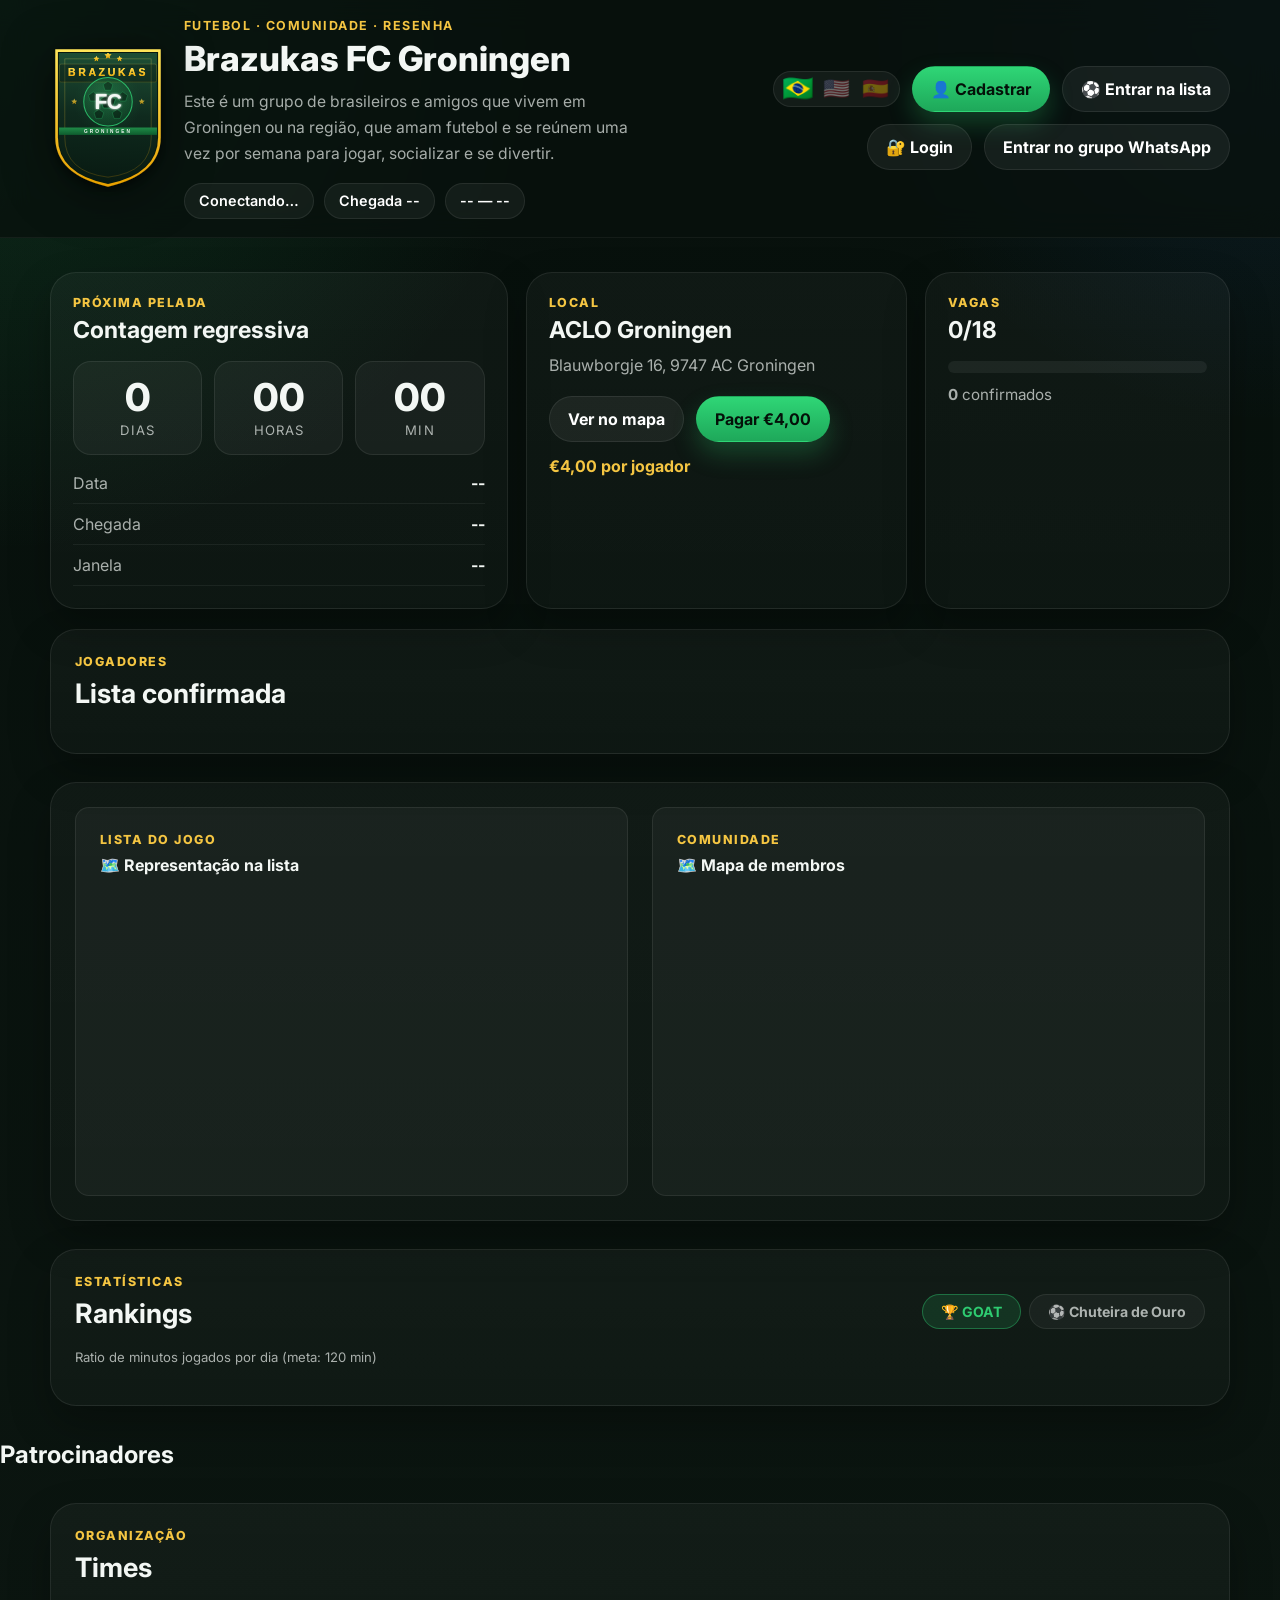
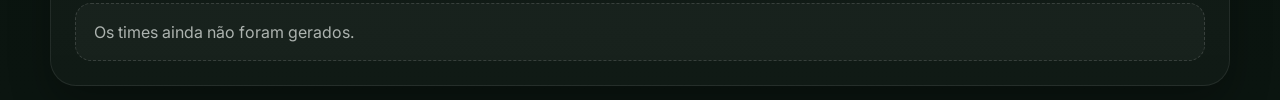
==== index.html @ ee92fb7c "feat: seletor de idioma — 🇧🇷 PT / 🇺🇸 EN / 🇪🇸 ES com bandeiras no header" ====
<!DOCTYPE html>
<html lang="pt-BR">
<head>
  <meta charset="UTF-8" />
  <meta name="viewport" content="width=device-width, initial-scale=1.0" />
  <title>Resenha FC Groningen</title>
  <meta name="description" content="Grupo de futebol de brasileiros e amigos em Groningen para jogar, socializar e se divertir." />
  <link rel="preconnect" href="https://fonts.googleapis.com" />
  <link rel="preconnect" href="https://fonts.gstatic.com" crossorigin />
  <link
    href="https://fonts.googleapis.com/css2?family=Inter:wght@400;500;600;700;800&display=swap"
    rel="stylesheet"
  />
  <link rel="stylesheet" href="/styles.css" />
</head>
<body>
  <div class="page-shell">
    <header class="site-header">
      <div class="container header-inner">
        <div class="brand-wrap">
          <img src="/assets/logo.svg" alt="Brazukas FC Groningen" class="club-logo" />

          <div class="brand-copy">
            <p class="eyebrow" data-i18n="eyebrow">Futebol · Comunidade · Resenha</p>
            <h1 class="site-title">Brazukas FC Groningen</h1>
            <p class="site-description">
              <span data-i18n="site_description">Este é um grupo de brasileiros e amigos que vivem em Groningen ou na região, que amam futebol e se reúnem uma vez por semana para jogar, socializar e se divertir.</span>
            </p>

            <div class="hero-meta-row">
              <span class="meta-chip" id="hero-date">Conectando…</span>
              <span class="meta-chip" id="hero-arrival">Chegada --</span>
              <span class="meta-chip" id="hero-window">-- — --</span>
              <span id="storage-badge" style="display:none"></span>
            </div>
          </div>
        </div>

        <div class="header-actions">
          <div class="lang-switcher" id="lang-switcher">
            <button class="lang-btn active" data-lang="pt" title="Português">🇧🇷</button>
            <button class="lang-btn" data-lang="en" title="English">🇺🇸</button>
            <button class="lang-btn" data-lang="es" title="Español">🇪🇸</button>
          </div>
          <a href="/register" class="btn btn-primary" data-i18n="btn_register">
            👤 Cadastrar
          </a>
          <a href="/join" class="btn btn-secondary" id="scroll-signup-btn" data-i18n="btn_join">
            ⚽ Entrar na lista
          </a>
          <button id="player-login-btn" class="btn btn-secondary" type="button" data-i18n="btn_login">
            🔐 Login
          </button>
          <a id="whatsapp-btn" class="btn btn-secondary" href="#" target="_blank" rel="noopener noreferrer" data-i18n="btn_whatsapp">
            Entrar no grupo WhatsApp
          </a>
          <button id="open-admin-btn" style="display:none" type="button">Admin</button>
        </div>
      </div>
    </header>

    <main>
      <section class="hero-section">
        <div class="container hero-grid">
          <div class="hero-card countdown-card">
            <div class="card-kicker" data-i18n="kicker_next_game">Próxima pelada</div>
            <h2 class="card-title" data-i18n="title_countdown">Contagem regressiva</h2>

            <div class="countdown-grid">
              <div class="countdown-box">
                <span class="countdown-value" id="cd-d">0</span>
                <span class="countdown-label" data-i18n="label_days">Dias</span>
              </div>
              <div class="countdown-box">
                <span class="countdown-value" id="cd-h">00</span>
                <span class="countdown-label" data-i18n="label_hours">Horas</span>
              </div>
              <div class="countdown-box">
                <span class="countdown-value" id="cd-m">00</span>
                <span class="countdown-label" data-i18n="label_min">Min</span>
              </div>
            </div>

            <div class="game-details">
              <div class="detail-row">
                <span class="detail-label" data-i18n="label_date">Data</span>
                <span class="detail-value" id="game-date-inline">--</span>
              </div>
              <div class="detail-row">
                <span class="detail-label" data-i18n="label_arrival">Chegada</span>
                <span class="detail-value" id="arrival-inline">--</span>
              </div>
              <div class="detail-row">
                <span class="detail-label" data-i18n="label_window">Janela</span>
                <span class="detail-value" id="window-inline">--</span>
              </div>
            </div>
          </div>

          <div class="hero-card venue-card">
            <div class="card-kicker" data-i18n="kicker_venue">Local</div>
            <h2 class="card-title" id="venue-name">ACLO Groningen</h2>
            <p class="venue-address" id="venue-address">Blauwborgje 16, 9747 AC Groningen</p>

            <div class="hero-actions">
              <a id="maps-link" class="btn btn-secondary" href="#" target="_blank" rel="noopener noreferrer">
                <span data-i18n="btn_map">Ver no mapa</span>
              </a>
              <a id="pay-btn" class="btn btn-primary" href="#" target="_blank" rel="noopener noreferrer">
                Pagar €4,00
              </a>
            </div>

            <div class="payment-note" id="payment-inline">€4,00 por jogador</div>
          </div>

          <div class="hero-card progress-card">
            <div class="card-kicker" data-i18n="kicker_slots">Vagas</div>
            <h2 class="card-title"><span id="players-count">0</span>/<span id="max-slots-label">18</span></h2>

            <div class="progress-bar">
              <div class="progress-fill" id="progress-fill"></div>
            </div>

            <div class="progress-caption">
              <span><strong id="progress-count">0</strong> <span data-i18n="label_confirmed">confirmados</span></span>
            </div>
          </div>
        </div>
      </section>




      <section class="section-block">
        <div class="container">
          <div class="section-header">
            <div>
              <p class="section-kicker" data-i18n="kicker_players">Jogadores</p>
              <h2 data-i18n="title_confirmed_list">Lista confirmada</h2>
            </div>
          </div>

          <div id="confirmed-list" class="confirmed-grid"></div>


          <template id="confirmed-item-template">
            <div class="confirmed-item">
              <span class="confirmed-index">1</span>
              <div class="confirmed-avatar-wrap">
                <img class="confirmed-avatar" src="" alt="" />
                <div class="confirmed-avatar-fallback">?</div>
              </div>
              <span class="confirmed-name">Nome</span>
            </div>
          </template>
        </div>
      </section>

      <!-- ── Dual maps ──────────────────────────────────────────────────── -->
      <section class="section-block" id="maps-section">
        <div class="container">
          <div class="maps-row">
            <div class="map-card">
              <div class="map-card-header">
                <p class="section-kicker" data-i18n="kicker_game_list">Lista do jogo</p>
                <h3 data-i18n="title_map_game">🗺️ Representação na lista</h3>
              </div>
              <div class="brazil-map-wrap">
                <div class="brazil-map-svg-outer">
                  <svg id="game-map-svg" viewBox="0 0 700 700" xmlns="http://www.w3.org/2000/svg"></svg>
                </div>
                <div id="game-map-legend" class="map-legend"></div>
              </div>
            </div>
            <div class="map-card">
              <div class="map-card-header">
                <p class="section-kicker" data-i18n="kicker_community">Comunidade</p>
                <h3 data-i18n="title_map_members">🗺️ Mapa de membros</h3>
              </div>
              <div class="brazil-map-wrap">
                <div class="brazil-map-svg-outer">
                  <svg id="members-map-svg" viewBox="0 0 700 700" xmlns="http://www.w3.org/2000/svg"></svg>
                </div>
                <div id="members-map-legend" class="map-legend"></div>
              </div>
            </div>
          </div>
        </div>
      </section>


      <!-- ── Gallery ───────────────────────────────────────────────────────── -->
      <section class="section-block" id="gallery-section" style="display:none">
        <div class="container">
          <div class="section-header">
            <div>
              <p class="section-kicker" data-i18n="kicker_community">Comunidade</p>
              <h2 data-i18n="title_gallery">📸 Galeria</h2>
            </div>
            <button id="gallery-upload-btn" class="btn btn-primary" type="button" data-i18n="btn_add">+ Adicionar</button>
          </div>

          <!-- Upload panel -->
          <div id="gallery-upload-panel" class="gallery-upload-panel" style="display:none">
            <div class="gallery-type-tabs">
              <button class="gallery-type-tab active" data-gtype="photo" data-i18n="tab_photo">📷 Foto</button>
              <button class="gallery-type-tab" data-gtype="video" data-i18n="tab_video">🎬 Vídeo</button>
            </div>

            <!-- Photo upload -->
            <div id="gallery-photo-form" class="gallery-form-section">
              <label class="gallery-photo-label" id="gallery-photo-label" for="gallery-photo-input">
                <div id="gallery-preview-wrap" class="gallery-preview-wrap">
                  <canvas id="gallery-canvas" style="display:none;border-radius:8px;max-width:100%"></canvas>
                  <div id="gallery-placeholder" class="gallery-placeholder">
                    <svg width="36" height="36" viewBox="0 0 24 24" fill="none" stroke="currentColor" stroke-width="1.5"><path d="M21 15v4a2 2 0 0 1-2 2H5a2 2 0 0 1-2-2v-4"/><polyline points="17 8 12 3 7 8"/><line x1="12" y1="3" x2="12" y2="15"/></svg>
                    <span>Toque para escolher uma foto</span>
                  </div>
                </div>
              </label>
              <input type="file" id="gallery-photo-input" accept="image/*" style="position:absolute;opacity:0;width:0;height:0;pointer-events:none" />
            </div>

            <!-- Video URL -->
            <div id="gallery-video-form" class="gallery-form-section" style="display:none">
              <label class="field" style="margin-bottom:0">
                <span data-i18n="label_video_link">Link do YouTube ou Instagram</span>
                <input id="gallery-video-url" type="url" placeholder="https://youtube.com/watch?v=..." style="font-size:16px" />
              </label>
            </div>

            <!-- Caption + submit (shared) -->
            <label class="field" style="margin-top:12px;margin-bottom:0">
              <span data-i18n="label_caption">Legenda</span> <small style="font-weight:400;opacity:0.6" data-i18n="label_optional">(opcional)</small>
              <input id="gallery-caption" type="text" placeholder="Ex: Gol da rodada 🔥" maxlength="300" style="font-size:16px" />
            </label>
            <div style="display:flex;gap:10px;margin-top:12px;flex-wrap:wrap">
              <button id="gallery-submit-btn" class="btn btn-primary" type="button" disabled data-i18n="btn_publish">Publicar</button>
              <button id="gallery-cancel-btn" class="btn btn-secondary" type="button" data-i18n="btn_cancel">Cancelar</button>
            </div>
            <p id="gallery-upload-feedback" style="margin-top:8px;font-size:0.85rem;min-height:20px"></p>
          </div>

          <!-- Grid -->
          <div id="gallery-grid" class="gallery-grid"></div>
          <p id="gallery-empty" class="empty-state" style="display:none" data-i18n="gallery_empty">Ainda não há fotos ou vídeos. Seja o primeiro a publicar! 🎉</p>
          <p id="gallery-login-hint" class="empty-state" style="display:none" data-i18n="gallery_login_hint">🔐 Faça login para ver e publicar na galeria.</p>
        </div>
      </section>

      <!-- ── Rankings ─────────────────────────────────────────────────────── -->
      <section class="section-block" id="rankings-section">
        <div class="container">
          <div class="section-header">
            <div>
              <p class="section-kicker" data-i18n="kicker_stats">Estatísticas</p>
              <h2 data-i18n="title_rankings">Rankings</h2>
            </div>
            <div class="ranking-tabs">
              <button class="ranking-tab active" data-tab="goat" data-i18n="tab_goat">🏆 GOAT</button>
              <button class="ranking-tab" data-tab="boot" data-i18n="tab_golden_boot">⚽ Chuteira de Ouro</button>
            </div>
          </div>

          <div id="ranking-goat" class="ranking-panel">
            <div class="ranking-legend" data-i18n="legend_goat">Ratio de minutos jogados por dia (meta: 120 min)</div>
            <div id="goat-list" class="ranking-list"></div>
          </div>

          <div id="ranking-boot" class="ranking-panel hidden">
            <div class="ranking-legend" data-i18n="legend_boot">Total de gols marcados em todas as partidas</div>
            <div id="boot-list" class="ranking-list"></div>
          </div>
        </div>
      </section>


              <h2>Patrocinadores</h2>
            </div>
          </div>

          <div id="sponsor-grid-home" class="sponsor-stack"></div>
        </div>
      </section>

      <section class="section-block">
        <div class="container">
          <div class="section-header">
            <div>
              <p class="section-kicker" data-i18n="kicker_org">Organização</p>
              <h2 data-i18n="title_teams">Times</h2>
            </div>
          </div>

          <div id="teams-empty" class="empty-state" data-i18n="teams_empty">
            Os times ainda não foram gerados.
          </div>

          <div id="teams-grid" class="teams-grid hidden">
            <div class="team-card team-card--vermelho">
              <div class="team-header team-header--vermelho" data-i18n="team_red">🔴 Time Vermelho</div>
              <div id="team-vermelho" class="team-body"></div>
            </div>

            <div class="team-card team-card--amarelo">
              <div class="team-header team-header--amarelo" data-i18n="team_yellow">🟡 Time Amarelo</div>
              <div id="team-amarelo" class="team-body"></div>
            </div>

            <div class="team-card team-card--azul">
              <div class="team-header team-header--azul" data-i18n="team_blue">🔵 Time Azul</div>
              <div id="team-azul" class="team-body"></div>
            </div>
          </div>
        </div>
      </section>
    </main>
  </div>

  <div id="admin-modal" class="modal hidden" aria-hidden="true">
    <div class="modal-backdrop" data-close-modal></div>

    <div class="modal-panel">
      <button class="modal-close" type="button" data-close-modal aria-label="Fechar">
        ×
      </button>

      <div id="admin-login-view">
        <div class="modal-header">
          <p class="section-kicker">Admin</p>
          <h2>Painel administrativo</h2>
        </div>

        <form id="admin-login-form" class="admin-form-stack">
          <label class="field">
            <span>Usuário</span>
            <input id="admin-user" type="text" autocomplete="username" required />
          </label>

          <label class="field">
            <span>Senha</span>
            <input id="admin-password" type="password" autocomplete="current-password" required />
          </label>

          <button type="submit" class="btn btn-primary">
            Entrar
          </button>

          <p id="admin-login-feedback" class="form-feedback"></p>
        </form>
      </div>

      <div id="admin-app-view" class="hidden">
        <div class="modal-header modal-header-inline">
          <div>
            <p class="section-kicker">Admin</p>
            <h2>Gerenciar rodada</h2>
          </div>

          <div class="row-actions">
            <button id="admin-refresh-btn" type="button" class="btn btn-secondary">Atualizar</button>
            <button id="admin-logout-btn" type="button" class="btn btn-danger">Sair</button>
          </div>
        </div>

        <section class="admin-section">
          <h3>Configurações</h3>

          <form id="config-form" class="admin-form-grid">
            <label class="field">
              <span>Data do jogo</span>
              <input id="cfg-game-date" type="date" required />
            </label>

            <label class="field">
              <span>Chegada</span>
              <input id="cfg-arrival" type="time" required />
            </label>

            <label class="field">
              <span>Início</span>
              <input id="cfg-start" type="time" required />
            </label>

            <label class="field">
              <span>Término</span>
              <input id="cfg-end" type="time" required />
            </label>

            <label class="field field-span-2">
              <span>Link de pagamento</span>
              <input id="cfg-payment-link" type="url" placeholder="https://..." required />
            </label>

            <label class="field">
              <span>Máximo de vagas</span>
              <input id="cfg-max-slots" type="number" min="1" max="50" required />
            </label>

            <div class="field field-span-2">
              <button type="submit" class="btn btn-primary">
                Salvar configurações
              </button>
            </div>
          </form>

          <p id="config-feedback" class="form-feedback"></p>
        </section>

        <section class="admin-section">
          <h3>👤 Cadastros pendentes</h3>
          <p class="admin-hint">Perfis aguardando aprovação. Verifique a foto antes de aprovar.</p>
          <div id="pending-players-list" class="admin-list"></div>
        </section>

        <section class="admin-section">
          <h3>📋 Pedidos para entrar na lista</h3>
          <p class="admin-hint">Verifique o comprovante antes de aprovar.</p>
          <div id="pending-list" class="admin-list"></div>
        </section>

        <section class="admin-section">
          <h3>Confirmados</h3>
          <div id="admin-members-list" class="admin-list"></div>
        </section>

        <section class="admin-section">
          <h3>Adicionar jogador confirmado</h3>

          <!-- Player picker — buttons instead of select (iOS Safari select is unreliable) -->
          <div id="player-picker-list" class="player-picker-list"></div>
          <div id="player-picker-selected" class="player-picker-selected" style="display:none">
            <span id="player-picker-selected-name"></span>
            <button type="button" id="player-picker-clear-btn" class="btn btn-secondary btn-sm">✕ Trocar</button>
          </div>

          <div style="display:flex;gap:10px;align-items:center;margin-top:10px;flex-wrap:wrap">
            <input id="add-member-name" type="text" placeholder="Ou digite nome manualmente…" maxlength="60"
                   style="flex:1;min-width:160px;padding:10px 12px;background:rgba(255,255,255,0.06);border:1px solid var(--border);border-radius:10px;color:var(--text);font-size:16px" />
            <button type="button" id="add-member-btn" class="btn btn-primary">Adicionar</button>
          </div>
        </section>

        <section class="admin-section">
          <h3>Gerar times</h3>
          <div id="captains-picker" class="captains-picker"></div>

          <div class="row-actions top-gap">
            <button id="generate-teams-btn" type="button" class="btn btn-primary">
              Gerar times
            </button>
          </div>

          <p id="teams-feedback" class="form-feedback"></p>
        </section>

        <!-- ── Resultado do dia ──────────────────────────────────────────── -->
        <section class="admin-section">
          <h3>⚽ Registrar resultado do jogo</h3>
          <p class="admin-hint">Registre os resultados após cada sessão. Os minutos são calculados automaticamente com base nos times gerados.</p>

          <div class="admin-form-grid">
            <label class="field">
              <span>Data do jogo</span>
              <input id="gr-date" type="date" />
            </label>
          </div>

          <div class="gr-teams-grid">
            <div class="gr-team-card" data-team="Vermelho">
              <div class="gr-team-label team-vermelho-label">🔴 Vermelho</div>
              <label class="field">
                <span>Vitórias</span>
                <input type="number" min="0" max="20" value="0" id="gr-wins-Vermelho" />
              </label>
              <label class="field">
                <span>Derrotas</span>
                <input type="number" min="0" max="20" value="0" id="gr-losses-Vermelho" />
              </label>
            </div>
            <div class="gr-team-card" data-team="Amarelo">
              <div class="gr-team-label team-amarelo-label">🟡 Amarelo</div>
              <label class="field">
                <span>Vitórias</span>
                <input type="number" min="0" max="20" value="0" id="gr-wins-Amarelo" />
              </label>
              <label class="field">
                <span>Derrotas</span>
                <input type="number" min="0" max="20" value="0" id="gr-losses-Amarelo" />
              </label>
            </div>
            <div class="gr-team-card" data-team="Azul">
              <div class="gr-team-label team-azul-label">🔵 Azul</div>
              <label class="field">
                <span>Vitórias</span>
                <input type="number" min="0" max="20" value="0" id="gr-wins-Azul" />
              </label>
              <label class="field">
                <span>Derrotas</span>
                <input type="number" min="0" max="20" value="0" id="gr-losses-Azul" />
              </label>
            </div>
          </div>

          <h4 class="top-gap">Gols por jogador</h4>
          <p class="admin-hint">Deixe em 0 para jogadores sem gol.</p>
          <div id="gr-goals-list" class="gr-goals-grid"></div>

          <div class="row-actions top-gap">
            <button id="save-game-results-btn" type="button" class="btn btn-primary">
              Salvar resultado
            </button>
          </div>
          <p id="gr-feedback" class="form-feedback"></p>

          <div id="gr-history" class="gr-history"></div>
        </section>

        <section class="admin-section">
          <h3>✅ Jogadores cadastrados</h3>
          <div id="approved-players-list" class="admin-list"></div>
        </section>

        <section class="admin-section">
          <h3>📋 Dados de todos os membros</h3>
          <p style="font-size:0.85rem;color:var(--muted);margin-bottom:12px">Todos os perfis cadastrados — aprovados e pendentes. Clique em "Resetar senha" para definir uma nova senha temporária.</p>
          <div id="all-players-table" class="admin-list"></div>
        </section>

        <!-- Reset password inline panel -->
        <div id="reset-pw-panel" style="display:none;background:var(--card);border:1px solid var(--border);border-radius:14px;padding:20px;margin-top:8px">
          <p style="font-weight:700;margin-bottom:12px">🔑 Resetar senha — <span id="reset-pw-name"></span></p>
          <div style="display:flex;gap:10px;align-items:flex-end;flex-wrap:wrap">
            <label style="flex:1;min-width:180px">
              <span style="font-size:0.82rem;color:var(--muted);display:block;margin-bottom:4px">Nova senha</span>
              <input id="reset-pw-input" type="text" placeholder="Nova senha (mín. 6 chars)" maxlength="72"
                     style="width:100%;padding:10px 12px;background:rgba(255,255,255,0.06);border:1px solid var(--border);border-radius:8px;color:var(--text);font-size:15px" />
            </label>
            <button id="reset-pw-confirm-btn" class="btn btn-primary btn-sm" type="button">Confirmar</button>
            <button id="reset-pw-cancel-btn" class="btn btn-secondary btn-sm" type="button">Cancelar</button>
          </div>
          <p id="reset-pw-feedback" style="margin-top:10px;font-size:0.85rem;min-height:20px"></p>
        </div>
      </div>
    </div>
  </div>

  <template id="sponsor-card-template">
    <a class="sponsor-card" href="#" target="_blank" rel="noopener noreferrer">
      <div class="sponsor-badge">SP</div>
      <div class="sponsor-copy">
        <div class="sponsor-name">Sponsor</div>
        <div class="sponsor-subtitle">Subtitle</div>
      </div>
    </a>
  </template>

  <!-- ── Player profile modal ─────────────────────────────────────────────── -->
  <div id="player-modal" class="modal hidden" aria-hidden="true">
    <div class="modal-backdrop" data-close-player-modal></div>
    <div class="modal-panel">
      <button class="modal-close" type="button" data-close-player-modal aria-label="Fechar">×</button>

      <!-- Login view -->
      <div id="player-login-view">
        <div class="modal-header">
          <h2>Login do membro</h2>
          <p class="modal-subtitle">Entre com seu usuário e senha para acessar seu perfil.</p>
        </div>
        <form id="player-login-form" class="admin-form-stack">
          <label class="field">
            <span>Nome de usuário</span>
            <input id="pl-username" type="text" placeholder="Seu usuário" autocomplete="username" />
          </label>
          <label class="field">
            <span>Senha</span>
            <input id="pl-password" type="password" placeholder="Sua senha" autocomplete="current-password" />
          </label>
          <button type="submit" class="btn btn-primary btn-large" id="pl-login-btn">Entrar</button>
        </form>
        <p id="pl-login-feedback" class="form-feedback"></p>
      </div>

      <!-- Profile view (shown after login) -->
      <div id="player-profile-view" class="hidden">
        <div class="player-profile-header">
          <div id="pp-avatar-wrap" class="pp-avatar-wrap"></div>
          <div class="player-profile-info">
            <div id="pp-fullname" class="pp-fullname"></div>
            <div id="pp-state-badge" class="pp-state-badge"></div>
          </div>
          <button type="button" class="btn btn-ghost btn-sm" id="pl-logout-btn">Sair</button>
        </div>

        <div class="player-profile-sections">

          <!-- Edit personal info -->
          <div class="admin-section">
            <h3>✏️ Editar dados</h3>
            <form id="pp-info-form" class="admin-form-stack">
              <div class="field-row">
                <label class="field">
                  <span>Nome</span>
                  <input id="pp-first-name" type="text" maxlength="40" />
                </label>
                <label class="field">
                  <span>Sobrenome</span>
                  <input id="pp-last-name" type="text" maxlength="40" />
                </label>
              </div>
              <div class="field-row">
                <label class="field">
                  <span>Telefone / WhatsApp</span>
                  <input id="pp-phone" type="tel" maxlength="30" />
                </label>
                <label class="field">
                  <span>Estado</span>
                  <select id="pp-state">
                    <option value="">Selecione...</option>
                    <option value="INTL">🌍 Internacional</option>
                    <option disabled>── Brasil ──</option>
                    <option>AC</option><option>AL</option><option>AP</option><option>AM</option>
                    <option>BA</option><option>CE</option><option>DF</option><option>ES</option>
                    <option>GO</option><option>MA</option><option>MT</option><option>MS</option>
                    <option>MG</option><option>PA</option><option>PB</option><option>PR</option>
                    <option>PE</option><option>PI</option><option>RJ</option><option>RN</option>
                    <option>RS</option><option>RO</option><option>RR</option><option>SC</option>
                    <option>SP</option><option>SE</option><option>TO</option>
                  </select>
                </label>
              </div>
              <button type="submit" class="btn btn-primary" id="pp-info-btn">Salvar dados</button>
            </form>
            <p id="pp-info-feedback" class="form-feedback"></p>
          </div>

          <!-- Change photo -->
          <div class="admin-section">
            <h3>📷 Trocar foto de perfil</h3>
            <div class="photo-upload-area" id="pp-photo-area">
              <div class="photo-preview-wrap" id="pp-photo-preview-wrap">
                <canvas id="pp-photo-canvas" width="120" height="120"></canvas>
              </div>
              <div class="photo-upload-instructions" id="pp-photo-instructions">
                <svg width="28" height="28" viewBox="0 0 24 24" fill="none" stroke="currentColor" stroke-width="1.5"><path d="M21 15v4a2 2 0 0 1-2 2H5a2 2 0 0 1-2-2v-4"/><polyline points="17 8 12 3 7 8"/><line x1="12" y1="3" x2="12" y2="15"/></svg>
                <span>Toque para escolher uma foto</span>
                <small>Sua face será cortada automaticamente</small>
              </div>
              <input id="pp-photo-input" type="file" accept="image/*" style="display:none" />
            </div>
            <button type="button" class="btn btn-primary" id="pp-photo-btn" disabled style="margin-top:12px">
              Salvar nova foto
            </button>
            <p id="pp-photo-feedback" class="form-feedback"></p>
          </div>

          <!-- Change password -->
          <div class="admin-section">
            <h3>🔑 Trocar senha</h3>
            <form id="pp-pw-form" class="admin-form-stack">
              <label class="field">
                <span>Senha atual</span>
                <input id="pp-current-pw" type="password" placeholder="Senha atual" autocomplete="current-password" />
              </label>
              <label class="field">
                <span>Nova senha</span>
                <input id="pp-new-pw" type="password" placeholder="Mínimo 6 caracteres" autocomplete="new-password" />
              </label>
              <button type="submit" class="btn btn-primary" id="pp-pw-btn">Alterar senha</button>
            </form>
            <p id="pp-pw-feedback" class="form-feedback"></p>
          </div>

        </div>
      </div>
    </div>
  </div>

  <script defer src="/app.js"></script>
</body>
</html>
---- styles.css ----
:root {
  --bg: #08110d;
  --bg-soft: #0d1712;
  --panel: #101b15;
  --panel-2: #132119;
  --card: rgba(255, 255, 255, 0.04);
  --card-strong: rgba(255, 255, 255, 0.06);
  --border: rgba(255, 255, 255, 0.08);
  --text: #f3f7f4;
  --muted: rgba(243, 247, 244, 0.68);
  --green: #2ecc71;
  --green-dark: #1f8f4d;
  --yellow: #f4c542;
  --blue: #2d7ff9;
  --red: #e05858;
  --shadow: 0 18px 40px rgba(0, 0, 0, 0.28);
  --radius-xl: 26px;
  --radius-lg: 20px;
  --radius-md: 14px;
  --radius-sm: 10px;
  --container: 1180px;
}

* {
  box-sizing: border-box;
}

html {
  scroll-behavior: smooth;
}

body {
  margin: 0;
  font-family: 'Inter', sans-serif;
  background:
    radial-gradient(circle at top left, rgba(46, 204, 113, 0.16), transparent 26%),
    radial-gradient(circle at top right, rgba(45, 127, 249, 0.12), transparent 20%),
    linear-gradient(180deg, #07100c 0%, #0b1510 100%);
  color: var(--text);
}

a {
  color: inherit;
  text-decoration: none;
}

button,
input {
  font: inherit;
}

button {
  -webkit-tap-highlight-color: transparent;
  touch-action: manipulation;
}

a {
  -webkit-tap-highlight-color: transparent;
}

.hidden {
  display: none !important;
}

.container {
  width: min(var(--container), calc(100% - 32px));
  margin: 0 auto;
}

.page-shell {
  min-height: 100vh;
}

.site-header {
  position: sticky;
  top: 0;
  z-index: 20;
  backdrop-filter: blur(16px);
  background: rgba(8, 17, 13, 0.78);
  border-bottom: 1px solid rgba(255, 255, 255, 0.05);
}

.header-inner {
  display: flex;
  align-items: center;
  justify-content: space-between;
  gap: 24px;
  padding: 18px 0;
}

.brand-wrap {
  display: flex;
  align-items: center;
  gap: 18px;
  min-width: 0;
}

.brand-copy {
  min-width: 0;
}

.eyebrow {
  margin: 0 0 8px;
  color: var(--yellow);
  font-weight: 700;
  font-size: 0.78rem;
  letter-spacing: 0.12em;
  text-transform: uppercase;
}

.site-title {
  margin: 0;
  font-size: clamp(1.6rem, 2.7vw, 2.4rem);
  line-height: 1.04;
  font-weight: 800;
}

.site-description {
  margin: 12px 0 0;
  max-width: 760px;
  color: var(--muted);
  line-height: 1.65;
  font-size: 0.98rem;
}

.hero-meta-row {
  display: flex;
  flex-wrap: wrap;
  gap: 10px;
  margin-top: 16px;
}

.meta-chip {
  display: inline-flex;
  align-items: center;
  gap: 8px;
  min-height: 36px;
  padding: 0 14px;
  border-radius: 999px;
  background: rgba(255, 255, 255, 0.05);
  border: 1px solid var(--border);
  color: #fff;
  font-size: 0.9rem;
  font-weight: 600;
}

.header-actions {
  display: flex;
  flex-wrap: wrap;
  gap: 12px;
  align-items: center;
  justify-content: flex-end;
}

.btn {
  display: inline-flex;
  align-items: center;
  justify-content: center;
  gap: 8px;
  min-height: 46px;
  padding: 0 18px;
  border-radius: 999px;
  border: 1px solid transparent;
  font-weight: 700;
  cursor: pointer;
  transition: transform 0.18s ease, opacity 0.18s ease, background 0.18s ease, border-color 0.18s ease;
}

.btn:hover {
  transform: translateY(-1px);
}

.btn:active {
  transform: translateY(0);
}

.btn-primary {
  background: linear-gradient(180deg, #2fd676 0%, #1ea85a 100%);
  color: #041109;
  box-shadow: 0 12px 24px rgba(46, 204, 113, 0.25);
}

.btn-secondary {
  background: rgba(255, 255, 255, 0.06);
  border-color: var(--border);
  color: #fff;
}

.btn-ghost {
  background: transparent;
  border-color: var(--border);
  color: var(--text);
}

.btn-danger {
  background: rgba(224, 88, 88, 0.14);
  border-color: rgba(224, 88, 88, 0.3);
  color: #ffd8d8;
}

.btn-sm {
  min-height: 44px;
  padding: 0 14px;
  font-size: 0.92rem;
}

.btn-large {
  min-height: 54px;
  padding: 0 24px;
  font-size: 1rem;
}

.hero-section {
  padding: 34px 0 6px;
}

.hero-grid {
  display: grid;
  grid-template-columns: 1.2fr 1fr 0.8fr;
  gap: 18px;
}

.hero-card,
.section-block .container,
.modal-panel {
  border: 1px solid var(--border);
  background: linear-gradient(180deg, rgba(255, 255, 255, 0.035), rgba(255, 255, 255, 0.022));
  box-shadow: var(--shadow);
}

.hero-card {
  border-radius: var(--radius-xl);
  padding: 22px;
}

.card-kicker,
.section-kicker {
  margin: 0 0 8px;
  color: var(--yellow);
  font-size: 0.78rem;
  font-weight: 800;
  letter-spacing: 0.12em;
  text-transform: uppercase;
}

.card-title {
  margin: 0;
  font-size: 1.45rem;
  line-height: 1.1;
}

.countdown-grid {
  display: grid;
  grid-template-columns: repeat(3, 1fr);
  gap: 12px;
  margin-top: 18px;
}

.countdown-box {
  display: grid;
  gap: 6px;
  justify-items: center;
  padding: 16px 10px;
  border-radius: 18px;
  background: rgba(255, 255, 255, 0.045);
  border: 1px solid var(--border);
}

.countdown-value {
  font-size: clamp(1.7rem, 3vw, 2.4rem);
  font-weight: 800;
  line-height: 1;
}

.countdown-label {
  color: var(--muted);
  font-size: 0.82rem;
  text-transform: uppercase;
  letter-spacing: 0.08em;
}

.game-details {
  display: grid;
  gap: 10px;
  margin-top: 18px;
}

.detail-row {
  display: flex;
  justify-content: space-between;
  gap: 14px;
  padding-bottom: 10px;
  border-bottom: 1px solid rgba(255, 255, 255, 0.06);
}

.detail-label {
  color: var(--muted);
}

.detail-value {
  text-align: right;
  font-weight: 700;
}

.venue-address {
  margin: 10px 0 0;
  color: var(--muted);
  line-height: 1.55;
}

.hero-actions {
  display: flex;
  flex-wrap: wrap;
  gap: 12px;
  margin-top: 18px;
}

.payment-note {
  margin-top: 14px;
  color: var(--yellow);
  font-weight: 700;
}

.progress-bar {
  width: 100%;
  height: 12px;
  border-radius: 999px;
  background: rgba(255, 255, 255, 0.06);
  overflow: hidden;
  margin-top: 18px;
}

.progress-fill {
  height: 100%;
  width: 0%;
  border-radius: inherit;
  background: linear-gradient(90deg, #2fd676 0%, #f4c542 100%);
  transition: width 0.35s ease;
}

.progress-caption {
  margin-top: 12px;
  color: var(--muted);
  font-size: 0.95rem;
}

.section-block {
  padding: 14px 0;
}

.section-block .container {
  border-radius: var(--radius-xl);
  padding: 24px;
}

.section-header {
  display: flex;
  align-items: end;
  justify-content: space-between;
  gap: 16px;
  margin-bottom: 20px;
}

.section-header h2 {
  margin: 0;
  font-size: clamp(1.3rem, 2.1vw, 1.8rem);
}

.signup-card {
  padding: 4px 0 0;
}

.join-form,
.admin-form-stack {
  display: grid;
  gap: 14px;
}

.field {
  display: grid;
  gap: 8px;
}

.field span {
  font-size: 0.94rem;
  color: var(--muted);
  font-weight: 600;
}

input {
  width: 100%;
  min-height: 50px;
  padding: 0 16px;
  border-radius: 14px;
  border: 1px solid var(--border);
  background: rgba(255, 255, 255, 0.04);
  color: var(--text);
  outline: none;
}

input::placeholder {
  color: rgba(255, 255, 255, 0.35);
}

input:focus {
  border-color: rgba(46, 204, 113, 0.55);
  box-shadow: 0 0 0 4px rgba(46, 204, 113, 0.12);
}

.form-feedback {
  min-height: 22px;
  margin: 8px 0 0;
  color: var(--yellow);
  line-height: 1.5;
}

.confirmed-grid {
  display: grid;
  grid-template-columns: repeat(2, minmax(0, 1fr));
  gap: 12px;
}

@media (max-width: 480px) {
  .confirmed-grid {
    grid-template-columns: 1fr;
  }
}

.confirmed-item {
  display: flex;
  align-items: center;
  gap: 12px;
  min-height: 88px;
  padding: 10px 16px 10px 10px;
  border-radius: 16px;
  border: 1px solid var(--border);
  background: rgba(255, 255, 255, 0.035);
}

.confirmed-item--empty {
  opacity: 0.55;
}

.confirmed-avatar-wrap {
  flex: 0 0 auto;
  width: 68px;
  height: 68px;
  border-radius: 50%;
  overflow: hidden;
  border: 2px solid rgba(46, 204, 113, 0.35);
  background: rgba(46, 204, 113, 0.1);
}

.confirmed-avatar {
  width: 100%;
  height: 100%;
  object-fit: cover;
  display: block;
  border-radius: 50%;
}

.confirmed-avatar-fallback {
  width: 100%;
  height: 100%;
  display: flex;
  align-items: center;
  justify-content: center;
  font-size: 1.1rem;
  font-weight: 800;
  color: #9df3bc;
}

/* ── Photo upload area ─────────────────────────────────────── */

.required-badge {
  display: inline-block;
  font-size: 0.72rem;
  font-weight: 700;
  padding: 2px 8px;
  border-radius: 999px;
  background: rgba(244, 197, 66, 0.15);
  color: var(--yellow);
  letter-spacing: 0.03em;
  vertical-align: middle;
  margin-left: 6px;
}

.photo-upload-area {
  display: flex;
  align-items: center;
  gap: 18px;
  min-height: 88px;
  padding: 14px 18px;
  border-radius: 16px;
  border: 1.5px dashed rgba(255, 255, 255, 0.18);
  background: rgba(255, 255, 255, 0.03);
  cursor: pointer;
  transition: border-color 0.18s, background 0.18s;
  -webkit-tap-highlight-color: transparent;
  touch-action: manipulation;
  user-select: none;
}

.photo-upload-area:hover,
.photo-upload-area:focus-within {
  border-color: rgba(46, 204, 113, 0.5);
  background: rgba(46, 204, 113, 0.05);
}

.photo-upload-area.has-photo {
  border-style: solid;
  border-color: rgba(46, 204, 113, 0.45);
}

.photo-preview-wrap {
  flex: 0 0 auto;
  display: none;
  align-items: center;
  justify-content: center;
}

.photo-upload-area.has-photo .photo-preview-wrap {
  display: flex;
}

#photo-canvas {
  width: 60px;
  height: 60px;
  border-radius: 50%;
  border: 2px solid rgba(46, 204, 113, 0.5);
  display: block;
}

.photo-upload-instructions {
  display: flex;
  flex-direction: column;
  gap: 4px;
  color: var(--muted);
}

.photo-upload-area.has-photo .photo-upload-instructions {
  display: none;
}

.photo-upload-instructions svg {
  color: rgba(255, 255, 255, 0.35);
}

.photo-upload-instructions span {
  font-size: 0.9rem;
  font-weight: 600;
  color: var(--text);
}

.photo-upload-instructions small {
  font-size: 0.78rem;
  color: var(--muted);
}

.confirmed-index {
  display: inline-flex;
  align-items: center;
  justify-content: center;
  width: 28px;
  height: 28px;
  border-radius: 999px;
  background: rgba(46, 204, 113, 0.14);
  color: #9df3bc;
  font-weight: 800;
  font-size: 0.82rem;
  flex: 0 0 auto;
}

.confirmed-name {
  font-weight: 700;
  font-size: 0.92rem;
  flex: 1;
  white-space: nowrap;
  overflow: hidden;
  text-overflow: ellipsis;
}

.sponsor-stack {
  display: grid;
  gap: 20px;
}

.sponsor-feature-card {
  display: grid;
  grid-template-columns: 190px 1fr;
  gap: 24px;
  align-items: center;
  border-radius: 22px;
  background: linear-gradient(180deg, rgba(255, 255, 255, 0.045), rgba(255, 255, 255, 0.03));
  border: 1px solid var(--border);
  padding: 22px;
  box-shadow: 0 18px 40px rgba(0, 0, 0, 0.22);
}

.sponsor-feature-media {
  display: flex;
  align-items: center;
  justify-content: center;
  min-height: 165px;
  border-radius: 18px;
  background: #fff;
  padding: 16px;
}

.sponsor-feature-logo {
  width: 100%;
  max-width: 150px;
  max-height: 120px;
  object-fit: contain;
  display: block;
}

.sponsor-feature-body {
  display: grid;
  gap: 8px;
}

.sponsor-feature-kicker {
  color: var(--yellow);
  font-size: 0.8rem;
  font-weight: 800;
  letter-spacing: 0.1em;
  text-transform: uppercase;
}

.sponsor-feature-title {
  margin: 0;
  font-size: 1.5rem;
  line-height: 1.08;
}

.sponsor-feature-subtitle {
  color: rgba(255, 255, 255, 0.78);
  font-weight: 600;
}

.sponsor-feature-description {
  margin: 4px 0 0;
  color: var(--muted);
  line-height: 1.65;
}

.sponsor-feature-actions {
  display: flex;
  flex-wrap: wrap;
  gap: 12px;
  margin-top: 10px;
}

.teams-grid {
  display: grid;
  grid-template-columns: repeat(3, minmax(0, 1fr));
  gap: 18px;
}

.team-card {
  border-radius: 22px;
  border: 1px solid var(--border);
  background: rgba(255, 255, 255, 0.035);
  overflow: hidden;
  transition: opacity 0.2s;
}

.team-card--bench {
  opacity: 0.6;
  border-style: dashed;
}

.team-header {
  padding: 14px 16px;
  border-bottom: 1px solid var(--border);
  font-weight: 800;
  display: flex;
  align-items: center;
  gap: 8px;
}

.team-header--vermelho { background: rgba(231, 76, 60, 0.15); color: #ff7f7f; }
.team-header--amarelo  { background: rgba(241, 196, 15, 0.15); color: #f4c542; }
.team-header--azul     { background: rgba(52, 152, 219, 0.15); color: #7ec8f7; }

.team-card--vermelho { border-color: rgba(231, 76, 60, 0.25); }
.team-card--amarelo  { border-color: rgba(241, 196, 15, 0.25); }
.team-card--azul     { border-color: rgba(52, 152, 219, 0.25); }

.bench-badge {
  margin-left: auto;
  font-size: 0.7rem;
  font-weight: 700;
  padding: 2px 8px;
  border-radius: 999px;
  background: rgba(255,255,255,0.1);
  color: var(--muted);
  letter-spacing: 0.05em;
  text-transform: uppercase;
}

.team-body {
  display: grid;
  gap: 8px;
  padding: 14px;
}

.team-player {
  display: flex;
  align-items: center;
  gap: 10px;
  padding: 10px 12px;
  border-radius: 12px;
  background: rgba(255, 255, 255, 0.04);
  border: 1px solid rgba(255, 255, 255, 0.05);
}

.team-player-num {
  font-size: 0.75rem;
  font-weight: 800;
  color: var(--muted);
  width: 16px;
  text-align: right;
  flex: 0 0 auto;
}

.empty-state {
  padding: 18px;
  border-radius: 16px;
  background: rgba(255, 255, 255, 0.03);
  border: 1px dashed rgba(255, 255, 255, 0.14);
  color: var(--muted);
}

.modal {
  position: fixed;
  inset: 0;
  z-index: 60;
  display: grid;
  place-items: center;
  padding: 20px;
}

.modal-backdrop {
  position: absolute;
  inset: 0;
  background: rgba(3, 7, 5, 0.72);
  backdrop-filter: blur(8px);
}

.modal-panel {
  position: relative;
  z-index: 1;
  width: min(980px, 100%);
  max-height: min(90vh, 920px);
  overflow: auto;
  border-radius: 26px;
  padding: 24px;
  background: linear-gradient(180deg, #0d1712 0%, #101b15 100%);
}

.modal-close {
  position: absolute;
  top: 16px;
  right: 16px;
  width: 42px;
  height: 42px;
  border: 1px solid var(--border);
  border-radius: 999px;
  background: rgba(255, 255, 255, 0.04);
  color: #fff;
  cursor: pointer;
  font-size: 1.4rem;
}

.modal-header {
  margin-bottom: 22px;
}

.modal-header h2 {
  margin: 0;
  font-size: 1.7rem;
}

.modal-header-inline {
  display: flex;
  align-items: center;
  justify-content: space-between;
  gap: 14px;
}

.admin-section {
  margin-top: 24px;
  padding-top: 22px;
  border-top: 1px solid rgba(255, 255, 255, 0.07);
}

.admin-section h3 {
  margin: 0 0 16px;
  font-size: 1.18rem;
}

.admin-form-grid {
  display: grid;
  grid-template-columns: repeat(2, minmax(0, 1fr));
  gap: 14px;
}

.field-span-2 {
  grid-column: span 2;
}

.inline-form {
  display: flex;
  gap: 12px;
  flex-wrap: wrap;
}

.member-select-wrap {
  display: flex;
  flex-direction: column;
  flex: 1 1 220px;
  min-width: 0;
}

.member-select-wrap select,
.member-select-wrap input {
  width: 100%;
}


.inline-form input {
  flex: 1 1 260px;
}

.admin-list {
  display: grid;
  gap: 12px;
}

.admin-item {
  display: flex;
  align-items: center;
  justify-content: space-between;
  gap: 16px;
  padding: 14px 16px;
  border-radius: 16px;
  background: rgba(255, 255, 255, 0.035);
  border: 1px solid var(--border);
}

.admin-item .name {
  font-weight: 700;
}

.admin-item .meta {
  margin-top: 4px;
  color: var(--muted);
  font-size: 0.92rem;
}

.row-actions {
  display: flex;
  gap: 10px;
  flex-wrap: wrap;
  align-items: center;
}

.top-gap {
  margin-top: 12px;
}

.captains-picker {
  display: grid;
  grid-template-columns: repeat(2, minmax(0, 1fr));
  gap: 12px;
}

.captain-option {
  display: flex;
  align-items: center;
  gap: 12px;
  min-height: 54px;
  padding: 0 14px;
  border-radius: 14px;
  border: 1px solid var(--border);
  background: rgba(255, 255, 255, 0.035);
}

.captain-option input {
  width: 18px;
  height: 18px;
  min-height: auto;
  padding: 0;
  border-radius: 4px;
  box-shadow: none;
}

.club-logo {
  width: 116px;
  height: auto;
  flex: 0 0 auto;
  filter: drop-shadow(0 8px 24px rgba(0,0,0,0.5));
  transition: transform 0.2s ease;
}
.club-logo:hover {
  transform: scale(1.06);
}

.club-badge {
  width: 116px;
  height: 140px;
  border-radius: 28px 28px 36px 36px;
  padding: 10px 10px 14px;
  background:
    linear-gradient(180deg, rgba(255,255,255,0.12), rgba(255,255,255,0.02)),
    linear-gradient(180deg, #0c2016 0%, #133524 100%);
  border: 2px solid rgba(255, 255, 255, 0.12);
  box-shadow:
    inset 0 1px 0 rgba(255,255,255,0.08),
    0 18px 34px rgba(0,0,0,0.3);
  display: grid;
  grid-template-rows: auto 1fr auto;
  align-items: center;
  justify-items: center;
  flex: 0 0 auto;
}

.club-badge-top,
.club-badge-bottom {
  width: 100%;
  text-align: center;
  padding: 6px 8px;
  border-radius: 999px;
  background: rgba(255,255,255,0.06);
  border: 1px solid rgba(255,255,255,0.08);
  font-size: 0.78rem;
  font-weight: 800;
  letter-spacing: 0.08em;
  line-height: 1;
}

.club-badge-center {
  width: 70px;
  height: 70px;
  border-radius: 999px;
  display: grid;
  place-items: center;
  background: linear-gradient(180deg, #2fd676 0%, #15964f 100%);
  color: #041109;
  font-size: 2rem;
  font-weight: 900;
  border: 4px solid rgba(255,255,255,0.08);
  box-shadow: 0 10px 24px rgba(46, 204, 113, 0.25);
}

.sponsor-card {
  display: none;
}

@media (max-width: 1080px) {
  .hero-grid {
    grid-template-columns: 1fr;
  }

  .teams-grid {
    grid-template-columns: 1fr;
  }
}

  .teams-grid {
    grid-template-columns: 1fr;
  }
}

@media (max-width: 800px) {
  .brand-wrap {
    align-items: flex-start;
  }

  .club-logo {
    width: 88px;
  }

  .club-badge {
    width: 96px;
    height: 118px;
  }

  .club-badge-center {
    width: 58px;
    height: 58px;
    font-size: 1.6rem;
  }

  .confirmed-grid {
    grid-template-columns: 1fr;
  }

  .admin-form-grid,
  .captains-picker {
    grid-template-columns: 1fr;
  }

  .field-span-2 {
    grid-column: span 1;
  }

  .sponsor-feature-card {
    grid-template-columns: 1fr;
  }

  .sponsor-feature-media {
    min-height: 140px;
  }

  .modal-panel {
    padding: 20px;
  }

  .modal-header-inline,
  .admin-item {
    flex-direction: column;
    align-items: stretch;
  }

  .row-actions {
    display: flex;
    flex-wrap: wrap;
    gap: 8px;
  }

  .row-actions .btn {
    flex: 1;
    min-width: 80px;
  }
}

@media (max-width: 560px) {
  .modal {
    padding: 0;
    align-items: flex-end;
  }

  .modal-panel {
    width: 100%;
    max-height: 92vh;
    border-radius: 22px 22px 0 0;
    padding: 20px 16px 32px;
  }
}

@media (max-width: 560px) {
  .container {
    width: min(var(--container), calc(100% - 20px));
  }

  .site-header {
    position: static;
  }

  .brand-wrap {
    flex-direction: column;
    align-items: center;
    text-align: center;
    gap: 14px;
  }

  .club-logo {
    width: 110px !important;
    height: auto !important;
  }

  .eyebrow,
  .site-description,
  .hero-meta-row {
    text-align: center;
  }

  .hero-meta-row {
    justify-content: center;
  }

  .section-block .container,
  .hero-card {
    padding: 18px;
    border-radius: 20px;
  }

  .countdown-grid {
    gap: 10px;
  }

  .countdown-box {
    padding: 14px 8px;
  }

  .header-inner {
    flex-direction: column;
    align-items: stretch;
    gap: 16px;
    padding: 16px 0 20px;
  }

  .header-actions {
    flex-wrap: wrap;
    gap: 8px;
    justify-content: flex-start;
  }

  .header-actions .btn {
    flex: 1 1 auto;
    min-width: 130px;
    font-size: 0.82rem;
    padding: 10px 12px;
    min-height: 42px;
  }

  .hero-actions {
    flex-direction: column;
  }

  .hero-actions .btn {
    width: 100%;
  }

  .ranking-tabs {
    width: 100%;
  }

  .ranking-tab {
    flex: 1;
    text-align: center;
    min-height: 44px;
  }

  .meta-chip {
    font-size: 0.82rem;
    padding: 0 10px;
    min-height: 34px;
  }

  .section-block .container {
    padding: 16px;
  }
}

/* ── Rankings ──────────────────────────────────────────────────────────────── */

.ranking-tabs {
  display: flex;
  gap: 8px;
  flex-wrap: wrap;
}

.ranking-tab {
  padding: 8px 18px;
  border-radius: 999px;
  border: 1px solid var(--border);
  background: rgba(255,255,255,0.04);
  color: var(--muted);
  font-size: 0.88rem;
  font-weight: 700;
  cursor: pointer;
  transition: all 0.15s;
}

.ranking-tab.active,
.ranking-tab:hover {
  background: rgba(46,204,113,0.14);
  border-color: rgba(46,204,113,0.4);
  color: var(--green);
}

.ranking-legend {
  font-size: 0.82rem;
  color: var(--muted);
  margin-bottom: 16px;
}

.ranking-panel.hidden {
  display: none;
}

.ranking-list {
  display: flex;
  flex-direction: column;
  gap: 10px;
}

.rank-item {
  display: flex;
  align-items: center;
  gap: 12px;
  padding: 12px 16px;
  border-radius: 16px;
  border: 1px solid var(--border);
  background: rgba(255,255,255,0.035);
}

.rank-medal {
  font-size: 1.2rem;
  width: 28px;
  text-align: center;
  flex: 0 0 auto;
}

.rank-avatar {
  width: 44px;
  height: 44px;
  border-radius: 50%;
  object-fit: cover;
  flex: 0 0 auto;
  border: 2px solid rgba(46,204,113,0.3);
}

.rank-avatar-fallback {
  display: flex;
  align-items: center;
  justify-content: center;
  border-radius: 50%;
  background: rgba(46,204,113,0.12);
  color: #9df3bc;
  font-weight: 800;
  font-size: 1rem;
  flex: 0 0 auto;
  border: 2px solid rgba(46,204,113,0.3);
}

.rank-info {
  flex: 1;
  min-width: 0;
}

.rank-name {
  font-weight: 700;
  font-size: 0.95rem;
  white-space: nowrap;
  overflow: hidden;
  text-overflow: ellipsis;
}

.rank-meta {
  font-size: 0.78rem;
  color: var(--muted);
  margin-top: 2px;
}

.rank-bar-wrap {
  height: 4px;
  background: rgba(255,255,255,0.07);
  border-radius: 999px;
  margin: 5px 0 3px;
  overflow: hidden;
}

.rank-bar {
  height: 100%;
  background: linear-gradient(90deg, #2ecc71, #27ae60);
  border-radius: 999px;
  transition: width 0.6s ease;
}

.rank-value {
  font-size: 1rem;
  font-weight: 800;
  color: var(--green);
  flex: 0 0 auto;
  min-width: 48px;
  text-align: right;
}

.rank-value--goals {
  color: var(--yellow);
}

/* ── Admin: game results ───────────────────────────────────────────────────── */

.admin-hint {
  font-size: 0.82rem;
  color: var(--muted);
  margin: 4px 0 14px;
}

.gr-teams-grid {
  display: grid;
  grid-template-columns: repeat(3, 1fr);
  gap: 12px;
  margin-top: 12px;
}

.gr-team-card {
  background: rgba(255,255,255,0.03);
  border: 1px solid var(--border);
  border-radius: 14px;
  padding: 14px 12px;
  display: flex;
  flex-direction: column;
  gap: 10px;
}

.gr-team-label {
  font-size: 0.88rem;
  font-weight: 800;
  letter-spacing: 0.05em;
  text-align: center;
  padding: 4px 0;
  border-radius: 6px;
}

.team-vermelho-label { color: #ff7f7f; background: rgba(231,76,60,0.12); }
.team-amarelo-label  { color: #f4c542; background: rgba(241,196,15,0.12); }
.team-azul-label     { color: #7ec8f7; background: rgba(52,152,219,0.12); }

.gr-goals-grid {
  display: flex;
  flex-direction: column;
  gap: 8px;
  margin-top: 8px;
}

.gr-goal-row {
  display: flex;
  align-items: center;
  gap: 10px;
  padding: 8px 12px;
  border-radius: 12px;
  background: rgba(255,255,255,0.03);
  border: 1px solid var(--border);
}

.gr-goal-avatar {
  width: 34px;
  height: 34px;
  border-radius: 50%;
  object-fit: cover;
  flex: 0 0 auto;
  border: 1px solid rgba(46,204,113,0.3);
}

.gr-goal-avatar-fallback {
  width: 34px;
  height: 34px;
  border-radius: 50%;
  background: rgba(46,204,113,0.12);
  color: #9df3bc;
  display: flex;
  align-items: center;
  justify-content: center;
  font-weight: 800;
  font-size: 0.9rem;
  flex: 0 0 auto;
}

.gr-goal-name {
  flex: 1;
  font-weight: 600;
  font-size: 0.9rem;
  white-space: nowrap;
  overflow: hidden;
  text-overflow: ellipsis;
}

.gr-goal-counter {
  display: flex;
  align-items: center;
  gap: 8px;
  flex: 0 0 auto;
}

.gr-count-btn {
  width: 28px;
  height: 28px;
  border-radius: 50%;
  border: 1px solid var(--border);
  background: rgba(255,255,255,0.06);
  color: var(--text);
  font-size: 1rem;
  font-weight: 700;
  cursor: pointer;
  display: flex;
  align-items: center;
  justify-content: center;
  transition: background 0.15s;
}

.gr-count-btn:hover {
  background: rgba(46,204,113,0.2);
  border-color: var(--green);
}

.gr-count-val {
  font-weight: 800;
  font-size: 1rem;
  min-width: 20px;
  text-align: center;
  color: var(--green);
}

.gr-history {
  margin-top: 8px;
}

@media (max-width: 600px) {
  .gr-teams-grid {
    grid-template-columns: 1fr;
  }
  .section-header {
    flex-direction: column;
    align-items: flex-start;
    gap: 12px;
  }
}

/* ── Signup tabs ────────────────────────────────────────────────────────────── */

.signup-tabs {
  display: flex;
  gap: 8px;
  margin-bottom: 20px;
  flex-wrap: wrap;
}

.signup-tab {
  padding: 12px 22px;
  border-radius: 999px;
  border: 1px solid var(--border);
  background: rgba(255,255,255,0.04);
  color: var(--muted);
  font-size: 0.9rem;
  font-weight: 700;
  cursor: pointer;
  transition: all 0.15s;
  min-height: 44px;
  flex: 1;
  text-align: center;
}

.signup-tab.active,
.signup-tab:hover {
  background: rgba(46,204,113,0.14);
  border-color: rgba(46,204,113,0.4);
  color: var(--green);
}

.signup-tab-desc {
  font-size: 0.88rem;
  color: var(--muted);
  margin: 0 0 18px;
}

.field-row {
  display: grid;
  grid-template-columns: 1fr 1fr;
  gap: 14px;
}

@media (max-width: 520px) {
  .field-row {
    grid-template-columns: 1fr;
  }
  .signup-tabs {
    flex-direction: column;
  }
}

select {
  width: 100%;
  min-height: 50px;
  padding: 0 16px;
  border-radius: 14px;
  border: 1px solid var(--border);
  background: rgba(255, 255, 255, 0.04);
  color: var(--text);
  outline: none;
  appearance: none;
  background-image: url("data:image/svg+xml,%3Csvg xmlns='http://www.w3.org/2000/svg' width='12' height='8' viewBox='0 0 12 8'%3E%3Cpath d='M1 1l5 5 5-5' stroke='rgba(255,255,255,0.4)' stroke-width='1.5' fill='none' stroke-linecap='round'/%3E%3C/svg%3E");
  background-repeat: no-repeat;
  background-position: right 16px center;
  padding-right: 40px;
  cursor: pointer;
}

select:focus {
  border-color: rgba(46, 204, 113, 0.55);
  box-shadow: 0 0 0 4px rgba(46, 204, 113, 0.12);
}

select option {
  background: #0f2a1e;
  color: var(--text);
}

/* ── Admin player avatars ─────────────────────────────────────────────────── */

.admin-item-profile {
  display: flex;
  align-items: center;
  gap: 12px;
  flex: 1;
  min-width: 0;
}

.admin-player-avatar {
  width: 44px;
  height: 44px;
  border-radius: 50%;
  object-fit: cover;
  flex: 0 0 auto;
  border: 2px solid rgba(46,204,113,0.3);
}

.admin-player-avatar-fallback {
  width: 44px;
  height: 44px;
  border-radius: 50%;
  background: rgba(46,204,113,0.12);
  color: #9df3bc;
  display: flex;
  align-items: center;
  justify-content: center;
  font-weight: 800;
  font-size: 1.1rem;
  flex: 0 0 auto;
}

@media (max-width: 600px) {
  .field-row {
    grid-template-columns: 1fr;
  }
  .signup-tabs {
    flex-direction: column;
  }
}

/* ── Brazil Map ──────────────────────────────────────────────────────────── */


/* ── Dual maps row ─────────────────────────────────────────────────────────── */
.maps-row {
  display: flex;
  gap: 24px;
  align-items: flex-start;
}

.map-card {
  flex: 1 1 0;
  min-width: 0;
  background: var(--card);
  border: 1px solid var(--border);
  border-radius: 14px;
  padding: 24px;
}

.map-card-header {
  margin-bottom: 16px;
}

.map-card-header h3 {
  font-size: 1rem;
  font-weight: 700;
  color: var(--text);
  margin: 4px 0 0;
}

@media (max-width: 700px) {
  .maps-row {
    flex-direction: column;
  }
}

.brazil-map-block {
  margin-top: 32px;
  border-top: 1px solid var(--border);
  padding-top: 24px;
}

.brazil-map-header {
  margin-bottom: 16px;
}

.brazil-map-title {
  font-size: 0.95rem;
  font-weight: 700;
  color: var(--muted);
  letter-spacing: 0.02em;
}

.brazil-map-wrap {
  display: flex;
  align-items: flex-start;
  gap: 24px;
}

.brazil-map-wrap svg {
  flex: 0 0 auto;
  /* aspect-ratio fallback for Safari < 15 */
  width: min(260px, 90vw);
  height: auto;
  /* Modern: */
  aspect-ratio: 520 / 560;
  /* Fallback height for browsers without aspect-ratio support */
  min-height: 180px;
  display: block;
  border-radius: 10px;
  overflow: hidden;
}

.map-state {
  transition: filter 0.2s;
  cursor: default;
}

.map-state--active {
  cursor: pointer;
}

.map-state--active:hover {
  filter: brightness(1.3) saturate(1.2);
}

.map-legend {
  display: flex;
  flex-direction: column;
  gap: 6px;
  padding-top: 4px;
}

.map-legend-item {
  display: flex;
  align-items: center;
  gap: 8px;
}

.map-legend-dot {
  width: 10px;
  height: 10px;
  border-radius: 50%;
  flex: 0 0 auto;
}

.map-legend-code {
  font-size: 0.82rem;
  font-weight: 700;
  color: var(--text);
  min-width: 34px;
}

.map-legend-count {
  font-size: 0.78rem;
  font-weight: 800;
  color: var(--green);
  background: rgba(46,204,113,0.12);
  border-radius: 999px;
  padding: 1px 7px;
  min-width: 20px;
  text-align: center;
}

.map-legend-empty {
  font-size: 0.82rem;
  color: var(--muted);
}

@media (max-width: 520px) {
  .brazil-map-wrap {
    flex-direction: column;
    align-items: center;
  }
  .map-legend {
    flex-direction: row;
    flex-wrap: wrap;
    justify-content: center;
    padding-top: 0;
  }
}

/* ── Join player confirmed ──────────────────────────────────────────────── */

.join-player-confirmed {
  display: flex;
  align-items: center;
  gap: 14px;
  padding: 14px 16px;
  border-radius: 16px;
  background: rgba(46, 204, 113, 0.07);
  border: 1px solid rgba(46, 204, 113, 0.25);
}

.join-player-avatar-wrap {
  flex: 0 0 auto;
}

.join-player-avatar {
  width: 52px;
  height: 52px;
  border-radius: 50%;
  object-fit: cover;
  border: 2px solid rgba(46, 204, 113, 0.4);
}

.join-player-avatar-fallback {
  width: 52px;
  height: 52px;
  border-radius: 50%;
  background: rgba(46, 204, 113, 0.15);
  color: #9df3bc;
  display: flex;
  align-items: center;
  justify-content: center;
  font-weight: 800;
  font-size: 1.3rem;
}

.join-player-name {
  font-weight: 700;
  font-size: 1rem;
  margin-bottom: 6px;
}

.field-hint {
  font-size: 0.78rem;
  color: var(--muted);
  margin-top: -4px;
}

/* ── Player login button (header) ────────────────────────────────────────── */

#player-login-btn {
  display: flex;
  align-items: center;
  gap: 8px;
}

.header-player-avatar {
  width: 26px;
  height: 26px;
  border-radius: 50%;
  object-fit: cover;
  border: 1.5px solid rgba(46, 204, 113, 0.5);
  flex: 0 0 auto;
}

#player-login-btn.btn-player-active {
  border-color: rgba(46, 204, 113, 0.5);
  background: rgba(46, 204, 113, 0.08);
  color: var(--text);
}

/* ── Player profile modal ──────────────────────────────────────────────────── */

.player-profile-header {
  display: flex;
  align-items: center;
  gap: 14px;
  padding: 14px 16px;
  border-radius: 16px;
  background: rgba(46, 204, 113, 0.07);
  border: 1px solid rgba(46, 204, 113, 0.2);
  margin-bottom: 20px;
}

.pp-avatar-wrap {
  flex: 0 0 auto;
}

.pp-avatar {
  width: 56px;
  height: 56px;
  border-radius: 50%;
  object-fit: cover;
  border: 2px solid rgba(46, 204, 113, 0.4);
  display: block;
}

.pp-avatar-fallback {
  width: 56px;
  height: 56px;
  border-radius: 50%;
  background: rgba(46, 204, 113, 0.15);
  color: #9df3bc;
  display: flex;
  align-items: center;
  justify-content: center;
  font-weight: 800;
  font-size: 1.4rem;
}

.player-profile-info {
  flex: 1;
  min-width: 0;
}

.pp-fullname {
  font-weight: 700;
  font-size: 1rem;
  white-space: nowrap;
  overflow: hidden;
  text-overflow: ellipsis;
}

.pp-state-badge {
  font-size: 0.82rem;
  color: var(--muted);
  margin-top: 2px;
}

.player-profile-sections {
  display: flex;
  flex-direction: column;
  gap: 16px;
}

#pp-photo-canvas {
  width: 120px;
  height: 120px;
  border-radius: 50%;
  object-fit: cover;
  display: block;
}

/* ═══════════════════════════════════════════════════════════════════════════
   CROSS-BROWSER & MOBILE OPTIMISATION PATCH
   Targets: Safari iOS 13+, Chrome Android, Firefox, Samsung Internet
   ═══════════════════════════════════════════════════════════════════════════ */

/* 1. Form error state */
.field input.field-error,
.field select.field-error {
  border-color: var(--yellow) !important;
  box-shadow: 0 0 0 2px rgba(244,197,66,0.25);
}

#register-feedback,
#join-login-feedback,
#join-feedback {
  font-size: 0.93rem;
  font-weight: 600;
  min-height: 22px;
  /* Always reserve space so feedback appearing doesn't cause layout jump */
  display: block;
  margin-top: 8px;
  border-radius: 10px;
  padding: 0 4px;
  transition: color 0.2s;
}

/* 2. Button tap states — remove 300ms iOS delay everywhere */
* {
  -webkit-tap-highlight-color: transparent;
}

button,
a,
[role="button"],
label[for],
.photo-upload-area,
.signup-tab,
.ranking-tab {
  touch-action: manipulation;
  -webkit-user-select: none;
  user-select: none;
}

/* 3. Input font size ≥ 16px prevents iOS Safari auto-zoom on focus */
input,
select,
textarea {
  font-size: 16px !important;
}

/* Keep display labels smaller — only the <input> needs the 16px floor */
.field > span,
.field small,
.field-hint {
  font-size: 0.82rem !important;
}

/* 4. Smooth scrolling for iOS */
html {
  -webkit-overflow-scrolling: touch;
  scroll-behavior: smooth;
}

/* 5. Safe-area insets (iPhone notch / Dynamic Island) */
.site-header {
  padding-top: env(safe-area-inset-top, 0px);
  padding-left:  env(safe-area-inset-left,  0px);
  padding-right: env(safe-area-inset-right, 0px);
}

footer,
#load-error-banner {
  padding-bottom: env(safe-area-inset-bottom, 0px);
}

/* 6. SVG aspect-ratio fallback for Safari < 15 */
.brazil-map-wrap {
  align-items: flex-start;
}

/* Padding-bottom trick as fallback when aspect-ratio unsupported */
@supports not (aspect-ratio: 1) {
  .brazil-map-svg-outer {
    position: relative;
    width: min(300px, 90vw);
    padding-bottom: calc(min(300px, 90vw) * 560 / 520);
    height: 0;
    flex: 0 0 auto;
  }
  .brazil-map-svg-outer svg {
    position: absolute;
    top: 0; left: 0;
    width: 100% !important;
    height: 100% !important;
    min-height: unset;
  }
}

/* 7. Prevent horizontal scroll on mobile */
body,
.page-shell {
  overflow-x: hidden;
  max-width: 100vw;
}

/* 8. Modal bottom-sheet on small phones */
@media (max-width: 480px) {
  .modal-panel {
    border-bottom-left-radius: 0;
    border-bottom-right-radius: 0;
    max-height: 92svh;
    max-height: 92vh; /* fallback */
    width: 100%;
  }

  .modal {
    align-items: flex-end;
  }
}

/* 9. Header stacks on mobile */
@media (max-width: 640px) {
  .header-inner {
    flex-direction: column;
    align-items: stretch;
    gap: 16px;
    padding: 16px 0 20px;
  }

  .header-actions {
    flex-wrap: wrap;
    gap: 8px;
    justify-content: flex-start;
  }

  .header-actions .btn {
    flex: 1 1 auto;
    min-width: 130px;
    text-align: center;
    justify-content: center;
    font-size: 0.84rem;
    padding: 10px 12px;
    min-height: 42px;
  }
}

/* 10. Map layout stacks on mobile */
@media (max-width: 520px) {
  .brazil-map-wrap {
    flex-direction: column;
    align-items: stretch;
    gap: 16px;
  }

  .brazil-map-wrap svg {
    width: 100% !important;
    max-width: 100%;
  }

  .map-legend {
    flex-direction: row;
    flex-wrap: wrap;
    gap: 8px 14px;
  }
}

/* ── Proof upload preview — CSS-controlled, no inline styles needed ───── */
#proof-preview-wrap {
  display: none;
}
.photo-upload-area.has-photo #proof-preview-wrap {
  display: flex;
  align-items: center;
  justify-content: center;
}
#proof-instructions {
  display: flex;
}
.photo-upload-area.has-photo #proof-instructions {
  display: none;
}

/* ── pp-photo (player profile photo) — same pattern ─────────────────── */
#pp-photo-preview-wrap {
  display: none;
}
.photo-upload-area.has-photo #pp-photo-preview-wrap {
  display: flex;
  align-items: center;
  justify-content: center;
}
#pp-photo-instructions {
  display: flex;
}
.photo-upload-area.has-photo #pp-photo-instructions {
  display: none;
}

/* ── Club logo size on phones ─────────────────────────────────────────── */
@media (max-width: 560px) {
  .club-logo {
    width: 100px !important;
    height: auto !important;
  }
  .site-title {
    font-size: 1.3rem !important;
  }
  .eyebrow {
    font-size: 0.7rem;
  }
  .site-description {
    font-size: 0.88rem;
  }
}

/* ── Admin all-members table ────────────────────────────────────────────────── */
.admin-item-members {
  flex-wrap: wrap;
  align-items: flex-start;
  gap: 12px;
}

.admin-member-info {
  min-width: 0;
}

.admin-member-meta {
  display: flex;
  flex-wrap: wrap;
  gap: 6px;
  margin-top: 5px;
}

.admin-meta-chip {
  display: inline-block;
  font-size: 0.75rem;
  background: rgba(255,255,255,0.05);
  border: 1px solid var(--border);
  border-radius: 6px;
  padding: 2px 8px;
  color: var(--muted);
  white-space: nowrap;
}

.status-chip.status-approved { color: var(--green); border-color: var(--green); }
.status-chip.status-pending  { color: var(--yellow); border-color: var(--yellow); }
.status-chip.status-rejected { color: #fc8181; border-color: #fc8181; }

/* ── Gallery ─────────────────────────────────────────────────────────────── */
.gallery-upload-panel {
  background: var(--card);
  border: 1px solid var(--border);
  border-radius: 16px;
  padding: 20px;
  margin-bottom: 28px;
}

.gallery-type-tabs {
  display: flex;
  gap: 8px;
  margin-bottom: 16px;
}

.gallery-type-tab {
  padding: 8px 18px;
  border-radius: 999px;
  border: 1px solid var(--border);
  background: transparent;
  color: var(--muted);
  font-size: 0.88rem;
  font-weight: 600;
  cursor: pointer;
  font-family: inherit;
  touch-action: manipulation;
  transition: background 0.15s, color 0.15s, border-color 0.15s;
}
.gallery-type-tab.active {
  background: var(--green);
  border-color: var(--green);
  color: #fff;
}

.gallery-form-section {
  margin-bottom: 4px;
}

/* Photo upload label */
.gallery-photo-label {
  display: block;
  border: 2px dashed var(--border);
  border-radius: 12px;
  cursor: pointer;
  overflow: hidden;
  touch-action: manipulation;
  -webkit-tap-highlight-color: transparent;
  transition: border-color 0.2s;
  min-height: 120px;
}
.gallery-photo-label:active { border-color: var(--green); }

.gallery-preview-wrap {
  display: flex;
  align-items: center;
  justify-content: center;
  min-height: 120px;
}

#gallery-canvas {
  width: 100%;
  height: auto;
  display: block;
}

.gallery-placeholder {
  display: flex;
  flex-direction: column;
  align-items: center;
  gap: 8px;
  padding: 24px;
  color: var(--muted);
  font-size: 0.88rem;
}

/* Gallery grid */
.gallery-grid {
  display: grid;
  grid-template-columns: repeat(auto-fill, minmax(260px, 1fr));
  gap: 16px;
}

@media (max-width: 560px) {
  .gallery-grid {
    grid-template-columns: 1fr;
  }
}

.gallery-item {
  position: relative;
  background: var(--card);
  border: 1px solid var(--border);
  border-radius: 14px;
  overflow: hidden;
  display: flex;
  flex-direction: column;
}

.gallery-img-wrap {
  width: 100%;
  aspect-ratio: 4/3;
  overflow: hidden;
  background: rgba(0,0,0,0.3);
}

.gallery-img {
  width: 100%;
  height: 100%;
  object-fit: cover;
  display: block;
  cursor: zoom-in;
  transition: transform 0.3s ease;
}
.gallery-img:hover { transform: scale(1.03); }

/* Video */
.gallery-embed-wrap {
  width: 100%;
  aspect-ratio: 16/9;
  background: #000;
  overflow: hidden;
}

.gallery-iframe {
  width: 100%;
  height: 100%;
  border: none;
  display: block;
}

.gallery-ig-link {
  display: flex;
  align-items: center;
  justify-content: center;
  gap: 10px;
  width: 100%;
  height: 100%;
  color: var(--text);
  text-decoration: none;
  font-weight: 600;
  font-size: 0.95rem;
  background: linear-gradient(135deg, #833ab4, #fd1d1d, #fcb045);
  min-height: 120px;
  padding: 20px;
}
.gallery-ig-icon { font-size: 1.8rem; }

/* Meta bar */
.gallery-meta {
  display: flex;
  align-items: center;
  gap: 10px;
  padding: 12px;
  border-top: 1px solid var(--border);
}

.gallery-author-avatar {
  width: 32px;
  height: 32px;
  border-radius: 50%;
  object-fit: cover;
  flex-shrink: 0;
}

.gallery-meta-text {
  min-width: 0;
  display: flex;
  flex-direction: column;
  gap: 2px;
}

.gallery-author {
  font-size: 0.82rem;
  font-weight: 700;
  color: var(--text);
  white-space: nowrap;
  overflow: hidden;
  text-overflow: ellipsis;
}

.gallery-caption {
  font-size: 0.78rem;
  color: var(--muted);
  white-space: nowrap;
  overflow: hidden;
  text-overflow: ellipsis;
}

/* Delete button */
.gallery-delete-btn {
  position: absolute;
  top: 8px;
  right: 8px;
  width: 28px;
  height: 28px;
  border-radius: 50%;
  background: rgba(0,0,0,0.6);
  border: none;
  color: #fff;
  font-size: 0.75rem;
  cursor: pointer;
  display: flex;
  align-items: center;
  justify-content: center;
  z-index: 2;
  touch-action: manipulation;
  -webkit-tap-highlight-color: transparent;
  transition: background 0.15s;
}
.gallery-delete-btn:hover { background: var(--red); }

/* ── Admin player picker ─────────────────────────────────────────────────── */
.player-picker-list {
  display: flex;
  flex-wrap: wrap;
  gap: 8px;
  margin-bottom: 4px;
}

.player-pick-btn {
  display: inline-flex;
  align-items: center;
  gap: 8px;
  padding: 6px 12px 6px 6px;
  background: rgba(255,255,255,0.05);
  border: 1px solid var(--border);
  border-radius: 999px;
  color: var(--text);
  font-size: 0.85rem;
  font-weight: 600;
  cursor: pointer;
  font-family: inherit;
  touch-action: manipulation;
  -webkit-tap-highlight-color: transparent;
  transition: background 0.15s, border-color 0.15s;
}
.player-pick-btn:hover,
.player-pick-btn:active {
  background: var(--green);
  border-color: var(--green);
}

.player-pick-avatar {
  width: 28px;
  height: 28px;
  border-radius: 50%;
  object-fit: cover;
  flex-shrink: 0;
}

.player-pick-avatar-fallback {
  width: 28px;
  height: 28px;
  border-radius: 50%;
  background: var(--green-dark);
  display: flex;
  align-items: center;
  justify-content: center;
  font-size: 0.8rem;
  font-weight: 700;
  flex-shrink: 0;
}

.player-picker-selected {
  display: flex;
  align-items: center;
  gap: 10px;
  padding: 8px 12px;
  background: rgba(39,174,96,0.15);
  border: 1px solid var(--green);
  border-radius: 10px;
  font-size: 0.9rem;
  font-weight: 600;
  color: var(--green);
  margin-bottom: 4px;
}

/* ── Language switcher ───────────────────────────────────────────────────── */
.lang-switcher {
  display: flex;
  align-items: center;
  gap: 4px;
  background: rgba(255,255,255,0.05);
  border: 1px solid var(--border);
  border-radius: 999px;
  padding: 4px 6px;
}

.lang-btn {
  background: none;
  border: none;
  cursor: pointer;
  font-size: 1.35rem;
  line-height: 1;
  padding: 2px 4px;
  border-radius: 50%;
  opacity: 0.4;
  transition: opacity 0.15s, transform 0.15s;
  -webkit-tap-highlight-color: transparent;
}

.lang-btn:hover { opacity: 0.75; }
.lang-btn.active {
  opacity: 1;
  transform: scale(1.18);
}

@media (max-width: 560px) {
  .lang-switcher {
    order: -1;   /* show before other buttons */
    align-self: flex-end;
  }
  .lang-btn {
    font-size: 1.2rem;
  }
}
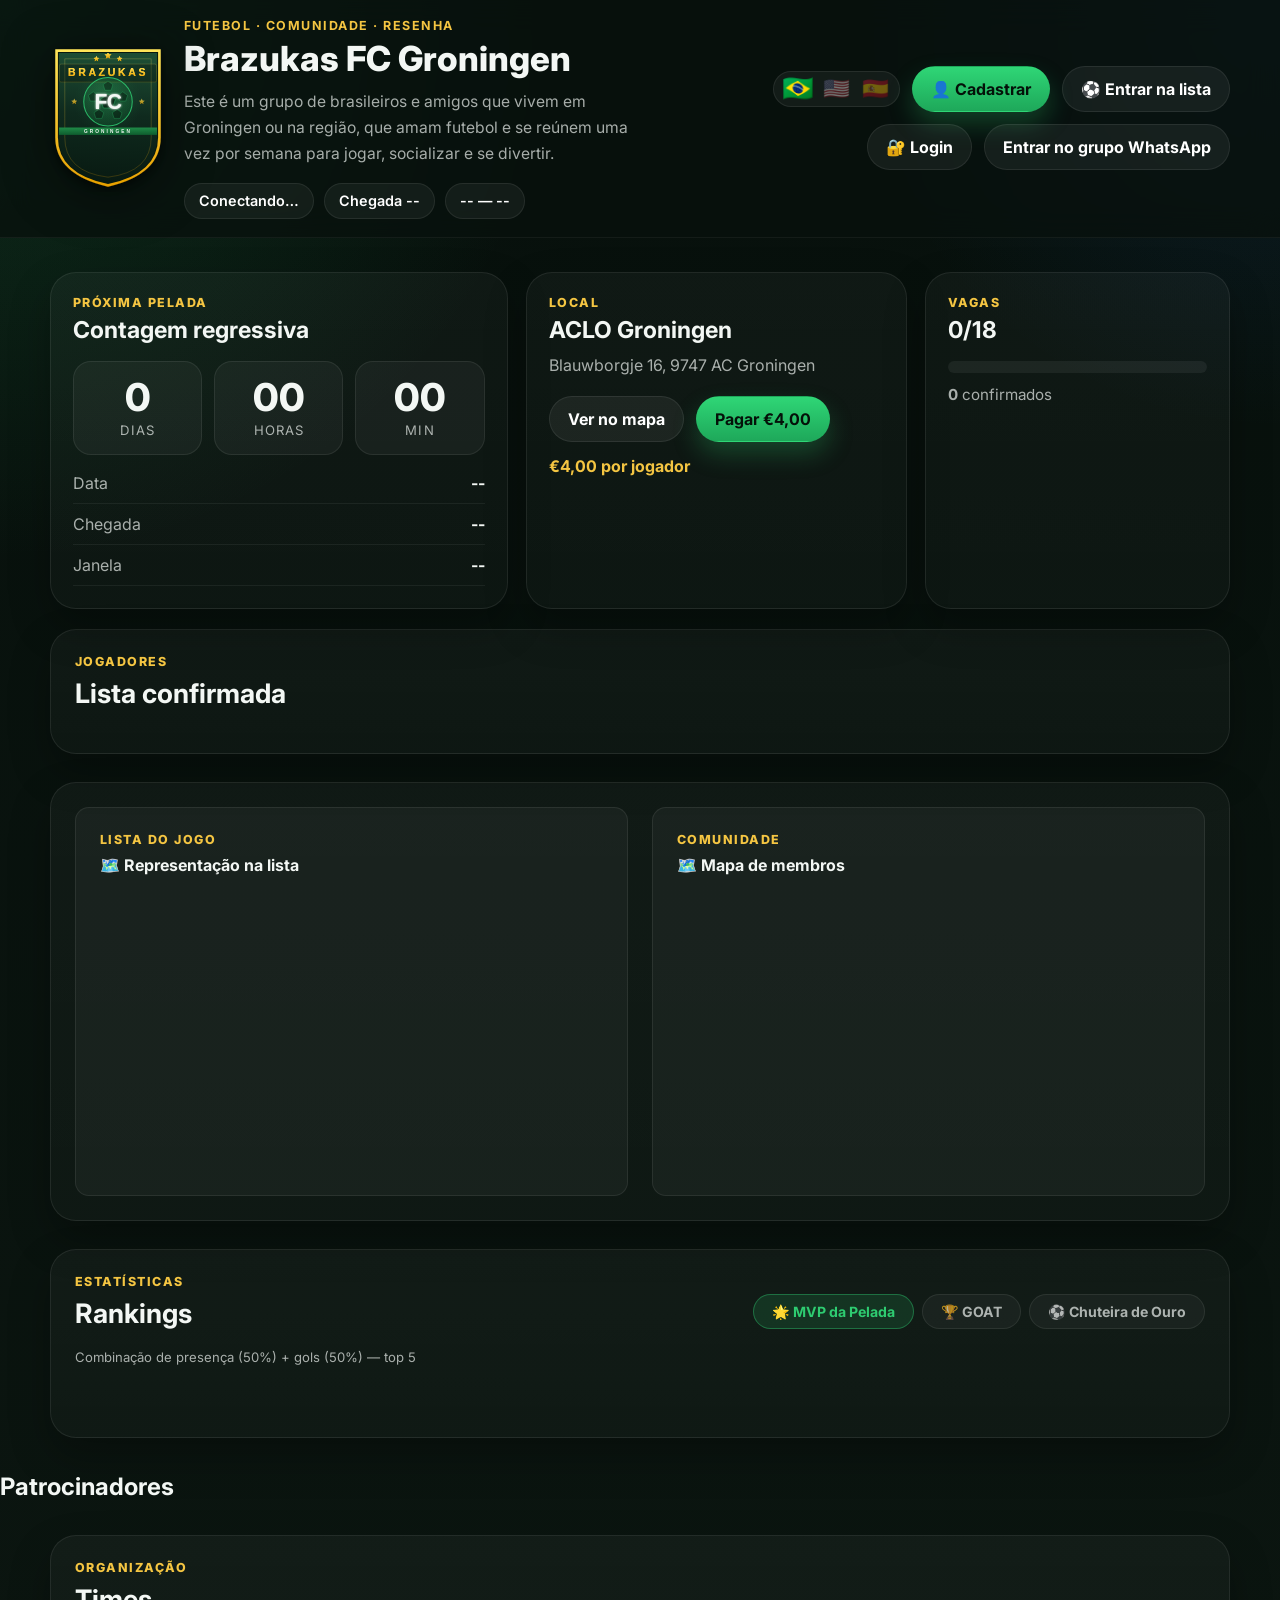
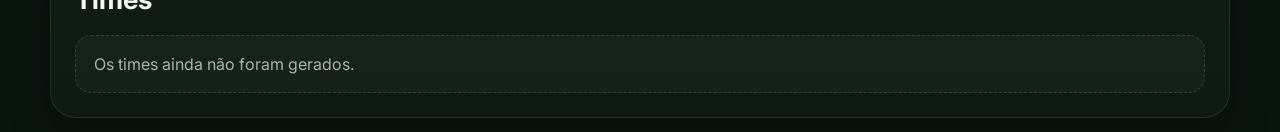
==== commit 01b5534c: "feat: ranking MVP da Pelada — pódio top 3 com coroa animada + 4º e 5º lugar, score = 50% presença + " ====
--- a/index.html
+++ b/index.html
@@ -258,12 +258,19 @@
               <h2 data-i18n="title_rankings">Rankings</h2>
             </div>
             <div class="ranking-tabs">
-              <button class="ranking-tab active" data-tab="goat" data-i18n="tab_goat">🏆 GOAT</button>
+              <button class="ranking-tab active" data-tab="mvp" data-i18n="tab_mvp">🌟 MVP</button>
+              <button class="ranking-tab" data-tab="goat" data-i18n="tab_goat">🏆 GOAT</button>
               <button class="ranking-tab" data-tab="boot" data-i18n="tab_golden_boot">⚽ Chuteira de Ouro</button>
             </div>
           </div>
 
-          <div id="ranking-goat" class="ranking-panel">
+          <div id="ranking-mvp" class="ranking-panel">
+            <div class="ranking-legend" data-i18n="legend_mvp">Combinação de presença (50%) + gols (50%) — top 5 da pelada</div>
+            <div id="mvp-podium" class="mvp-podium"></div>
+            <div id="mvp-list" class="ranking-list mvp-rest"></div>
+          </div>
+
+          <div id="ranking-goat" class="ranking-panel hidden">
             <div class="ranking-legend" data-i18n="legend_goat">Ratio de minutos jogados por dia (meta: 120 min)</div>
             <div id="goat-list" class="ranking-list"></div>
           </div>
@@ -542,6 +549,8 @@
           </div>
           <p id="reset-pw-feedback" style="margin-top:10px;font-size:0.85rem;min-height:20px"></p>
         </div>
+
+
       </div>
     </div>
   </div>
--- a/styles.css
+++ b/styles.css
@@ -2384,3 +2384,439 @@
     font-size: 1.2rem;
   }
 }
+
+/* ── Interactive map tooltip ─────────────────────────────────────────────── */
+.map-tooltip {
+  position: absolute;
+  z-index: 40;
+  min-width: 180px;
+  max-width: 260px;
+  background: #0d1f16;
+  border: 1px solid rgba(255,255,255,0.12);
+  border-radius: 12px;
+  padding: 10px 12px;
+  box-shadow: 0 8px 32px rgba(0,0,0,0.55);
+  pointer-events: none;
+  animation: tooltip-in 0.15s ease;
+}
+
+@keyframes tooltip-in {
+  from { opacity: 0; transform: translateY(4px); }
+  to   { opacity: 1; transform: translateY(0); }
+}
+
+.map-tooltip-header {
+  display: flex;
+  align-items: center;
+  justify-content: space-between;
+  gap: 8px;
+  padding-left: 8px;
+  margin-bottom: 8px;
+}
+
+.map-tooltip-state {
+  font-weight: 700;
+  font-size: 0.85rem;
+  color: var(--text);
+}
+
+.map-tooltip-count {
+  font-size: 0.75rem;
+  color: var(--muted);
+  white-space: nowrap;
+}
+
+.map-tooltip-players {
+  display: flex;
+  flex-direction: column;
+  gap: 6px;
+}
+
+.map-tooltip-player {
+  display: flex;
+  align-items: center;
+  gap: 8px;
+}
+
+.map-tooltip-avatar {
+  width: 28px;
+  height: 28px;
+  border-radius: 50%;
+  object-fit: cover;
+  flex-shrink: 0;
+  border: 1px solid rgba(255,255,255,0.15);
+}
+
+.map-tooltip-avatar-fallback {
+  width: 28px;
+  height: 28px;
+  border-radius: 50%;
+  background: rgba(255,255,255,0.08);
+  display: flex;
+  align-items: center;
+  justify-content: center;
+  font-size: 0.8rem;
+  font-weight: 700;
+  color: var(--muted);
+  flex-shrink: 0;
+}
+
+.map-tooltip-name {
+  font-size: 0.85rem;
+  color: var(--text);
+  white-space: nowrap;
+  overflow: hidden;
+  text-overflow: ellipsis;
+}
+
+/* ── Map state hover/highlight ───────────────────────────────────────────── */
+.map-state--active {
+  transition: filter 0.15s, opacity 0.15s;
+}
+
+.map-state--active:hover,
+.map-state--highlighted {
+  filter: brightness(1.35) drop-shadow(0 0 6px rgba(255,255,255,0.3));
+  opacity: 0.95;
+}
+
+/* ── Legend item highlight ───────────────────────────────────────────────── */
+.map-legend-item {
+  transition: background 0.12s, transform 0.12s;
+  border-radius: 6px;
+  padding: 2px 4px;
+  margin: -2px -4px;
+}
+
+.map-legend-item:hover,
+.map-legend-item--highlighted {
+  background: rgba(255,255,255,0.07);
+  transform: translateX(2px);
+}
+
+/* ── Skill rating section ────────────────────────────────────────────────── */
+.skill-rating-list {
+  display: flex;
+  flex-direction: column;
+  gap: 6px;
+}
+
+.skill-row {
+  display: flex;
+  align-items: center;
+  gap: 10px;
+  padding: 8px 10px;
+  background: rgba(255,255,255,0.03);
+  border: 1px solid var(--border);
+  border-radius: 10px;
+  transition: background 0.12s;
+}
+
+.skill-row:hover { background: rgba(255,255,255,0.06); }
+
+.skill-avatar {
+  width: 34px;
+  height: 34px;
+  border-radius: 50%;
+  object-fit: cover;
+  flex-shrink: 0;
+  border: 1px solid var(--border);
+}
+
+.skill-avatar--fallback {
+  display: flex;
+  align-items: center;
+  justify-content: center;
+  background: rgba(255,255,255,0.08);
+  font-weight: 700;
+  font-size: 0.85rem;
+  color: var(--muted);
+}
+
+.skill-name {
+  flex: 1;
+  font-size: 0.9rem;
+  font-weight: 500;
+  min-width: 0;
+  white-space: nowrap;
+  overflow: hidden;
+  text-overflow: ellipsis;
+}
+
+.star-group {
+  display: flex;
+  gap: 2px;
+  flex-shrink: 0;
+}
+
+.star-btn {
+  background: none;
+  border: none;
+  cursor: pointer;
+  font-size: 1.3rem;
+  line-height: 1;
+  color: rgba(255,255,255,0.18);
+  padding: 2px;
+  transition: color 0.1s, transform 0.1s;
+  -webkit-tap-highlight-color: transparent;
+}
+
+.star-btn:hover { color: #facc15; transform: scale(1.2); }
+.star-btn--on   { color: #facc15; }
+
+.star-clear-btn {
+  background: none;
+  border: none;
+  cursor: pointer;
+  font-size: 0.75rem;
+  color: var(--muted);
+  padding: 2px 4px;
+  border-radius: 4px;
+  transition: color 0.1s;
+  flex-shrink: 0;
+}
+.star-clear-btn:hover { color: #f87171; }
+
+/* ── Photo lightbox ──────────────────────────────────────────────────────── */
+.confirmed-avatar-wrap--zoomable {
+  cursor: zoom-in;
+  transition: transform 0.15s;
+}
+.confirmed-avatar-wrap--zoomable:hover {
+  transform: scale(1.12);
+}
+
+.photo-lightbox {
+  position: fixed;
+  inset: 0;
+  z-index: 1000;
+  display: flex;
+  align-items: center;
+  justify-content: center;
+  opacity: 0;
+  pointer-events: none;
+  transition: opacity 0.2s;
+}
+.photo-lightbox--open {
+  opacity: 1;
+  pointer-events: all;
+}
+
+.photo-lightbox-backdrop {
+  position: absolute;
+  inset: 0;
+  background: rgba(0,0,0,0.82);
+  backdrop-filter: blur(6px);
+  -webkit-backdrop-filter: blur(6px);
+}
+
+.photo-lightbox-content {
+  position: relative;
+  display: flex;
+  flex-direction: column;
+  align-items: center;
+  gap: 12px;
+  z-index: 1;
+  transform: scale(0.9);
+  transition: transform 0.2s;
+}
+.photo-lightbox--open .photo-lightbox-content {
+  transform: scale(1);
+}
+
+.photo-lightbox-img {
+  width: min(320px, 86vw);
+  height: min(320px, 86vw);
+  border-radius: 50%;
+  object-fit: cover;
+  border: 3px solid rgba(255,255,255,0.2);
+  box-shadow: 0 16px 48px rgba(0,0,0,0.6);
+}
+
+.photo-lightbox-name {
+  font-size: 1.1rem;
+  font-weight: 700;
+  color: #fff;
+  text-align: center;
+  text-shadow: 0 2px 8px rgba(0,0,0,0.6);
+}
+
+.photo-lightbox-close {
+  position: absolute;
+  top: -16px;
+  right: -16px;
+  background: rgba(255,255,255,0.12);
+  border: 1px solid rgba(255,255,255,0.2);
+  color: #fff;
+  border-radius: 50%;
+  width: 32px;
+  height: 32px;
+  font-size: 0.9rem;
+  cursor: pointer;
+  display: flex;
+  align-items: center;
+  justify-content: center;
+  transition: background 0.15s;
+}
+.photo-lightbox-close:hover { background: rgba(255,255,255,0.25); }
+
+/* ── Inline player rating row ────────────────────────────────────────────── */
+.player-rating-row {
+  display: flex;
+  align-items: center;
+  gap: 6px;
+  margin-top: 6px;
+}
+
+.player-rating-label {
+  font-size: 0.78rem;
+  color: var(--muted);
+  flex-shrink: 0;
+}
+
+.inline-stars {
+  display: flex;
+  align-items: center;
+  gap: 1px;
+}
+
+.inline-stars .star-btn {
+  font-size: 1.1rem;
+  padding: 1px 2px;
+}
+
+.inline-stars .star-clear-btn {
+  font-size: 0.7rem;
+  padding: 1px 3px;
+  margin-left: 2px;
+}
+
+/* ── Rating saved feedback badge ─────────────────────────────────────────── */
+.rating-saved-badge {
+  font-size: 0.72rem;
+  font-weight: 600;
+  margin-left: 4px;
+  animation: fade-in-out 1.8s ease forwards;
+}
+@keyframes fade-in-out {
+  0%   { opacity: 0; }
+  15%  { opacity: 1; }
+  70%  { opacity: 1; }
+  100% { opacity: 0; }
+}
+
+/* ── MVP Podium ──────────────────────────────────────────────────────────── */
+.mvp-podium {
+  display: flex;
+  align-items: flex-end;
+  justify-content: center;
+  gap: 12px;
+  margin: 28px 0 20px;
+}
+
+.mvp-podium-slot {
+  display: flex;
+  flex-direction: column;
+  align-items: center;
+  gap: 6px;
+  flex: 1;
+  max-width: 140px;
+}
+
+.mvp-crown {
+  font-size: 1.6rem;
+  line-height: 1;
+  filter: drop-shadow(0 2px 6px rgba(250,204,21,0.5));
+  animation: crown-float 2.8s ease-in-out infinite;
+}
+
+@keyframes crown-float {
+  0%, 100% { transform: translateY(0); }
+  50%       { transform: translateY(-5px); }
+}
+
+.mvp-avatar {
+  width: 72px;
+  height: 72px;
+  border-radius: 50%;
+  object-fit: cover;
+  border: 3px solid rgba(255,255,255,0.15);
+  box-shadow: 0 4px 16px rgba(0,0,0,0.4);
+}
+
+.mvp-podium-slot--1 .mvp-avatar {
+  width: 88px;
+  height: 88px;
+  border-color: #facc15;
+  box-shadow: 0 0 24px rgba(250,204,21,0.35);
+}
+
+.mvp-podium-slot--2 .mvp-avatar {
+  border-color: #94a3b8;
+}
+
+.mvp-podium-slot--3 .mvp-avatar {
+  border-color: #b45309;
+}
+
+.mvp-avatar-fallback {
+  display: flex;
+  align-items: center;
+  justify-content: center;
+  background: rgba(255,255,255,0.08);
+  font-weight: 800;
+  font-size: 1.6rem;
+  color: var(--muted);
+}
+
+.mvp-podium-slot--1 .mvp-avatar-fallback { font-size: 2rem; }
+
+.mvp-podium-name {
+  font-size: 0.82rem;
+  font-weight: 700;
+  color: var(--text);
+  text-align: center;
+  max-width: 100%;
+  overflow: hidden;
+  text-overflow: ellipsis;
+  white-space: nowrap;
+}
+
+.mvp-podium-score {
+  font-size: 0.72rem;
+  color: var(--muted);
+  font-weight: 600;
+}
+
+.mvp-podium-base {
+  width: 100%;
+  border-radius: 8px 8px 0 0;
+  display: flex;
+  align-items: center;
+  justify-content: center;
+  font-size: 1.4rem;
+  padding-top: 8px;
+}
+
+.mvp-podium-slot--1 .mvp-podium-base {
+  background: linear-gradient(160deg, #78350f, #b45309);
+  box-shadow: 0 -2px 12px rgba(250,204,21,0.2);
+}
+
+.mvp-podium-slot--2 .mvp-podium-base {
+  background: linear-gradient(160deg, #1e293b, #334155);
+}
+
+.mvp-podium-slot--3 .mvp-podium-base {
+  background: linear-gradient(160deg, #1c1917, #292524);
+}
+
+.mvp-rest {
+  margin-top: 8px;
+}
+
+@media (max-width: 480px) {
+  .mvp-avatar                        { width: 58px; height: 58px; }
+  .mvp-podium-slot--1 .mvp-avatar    { width: 72px; height: 72px; }
+  .mvp-podium-name                   { font-size: 0.75rem; }
+}
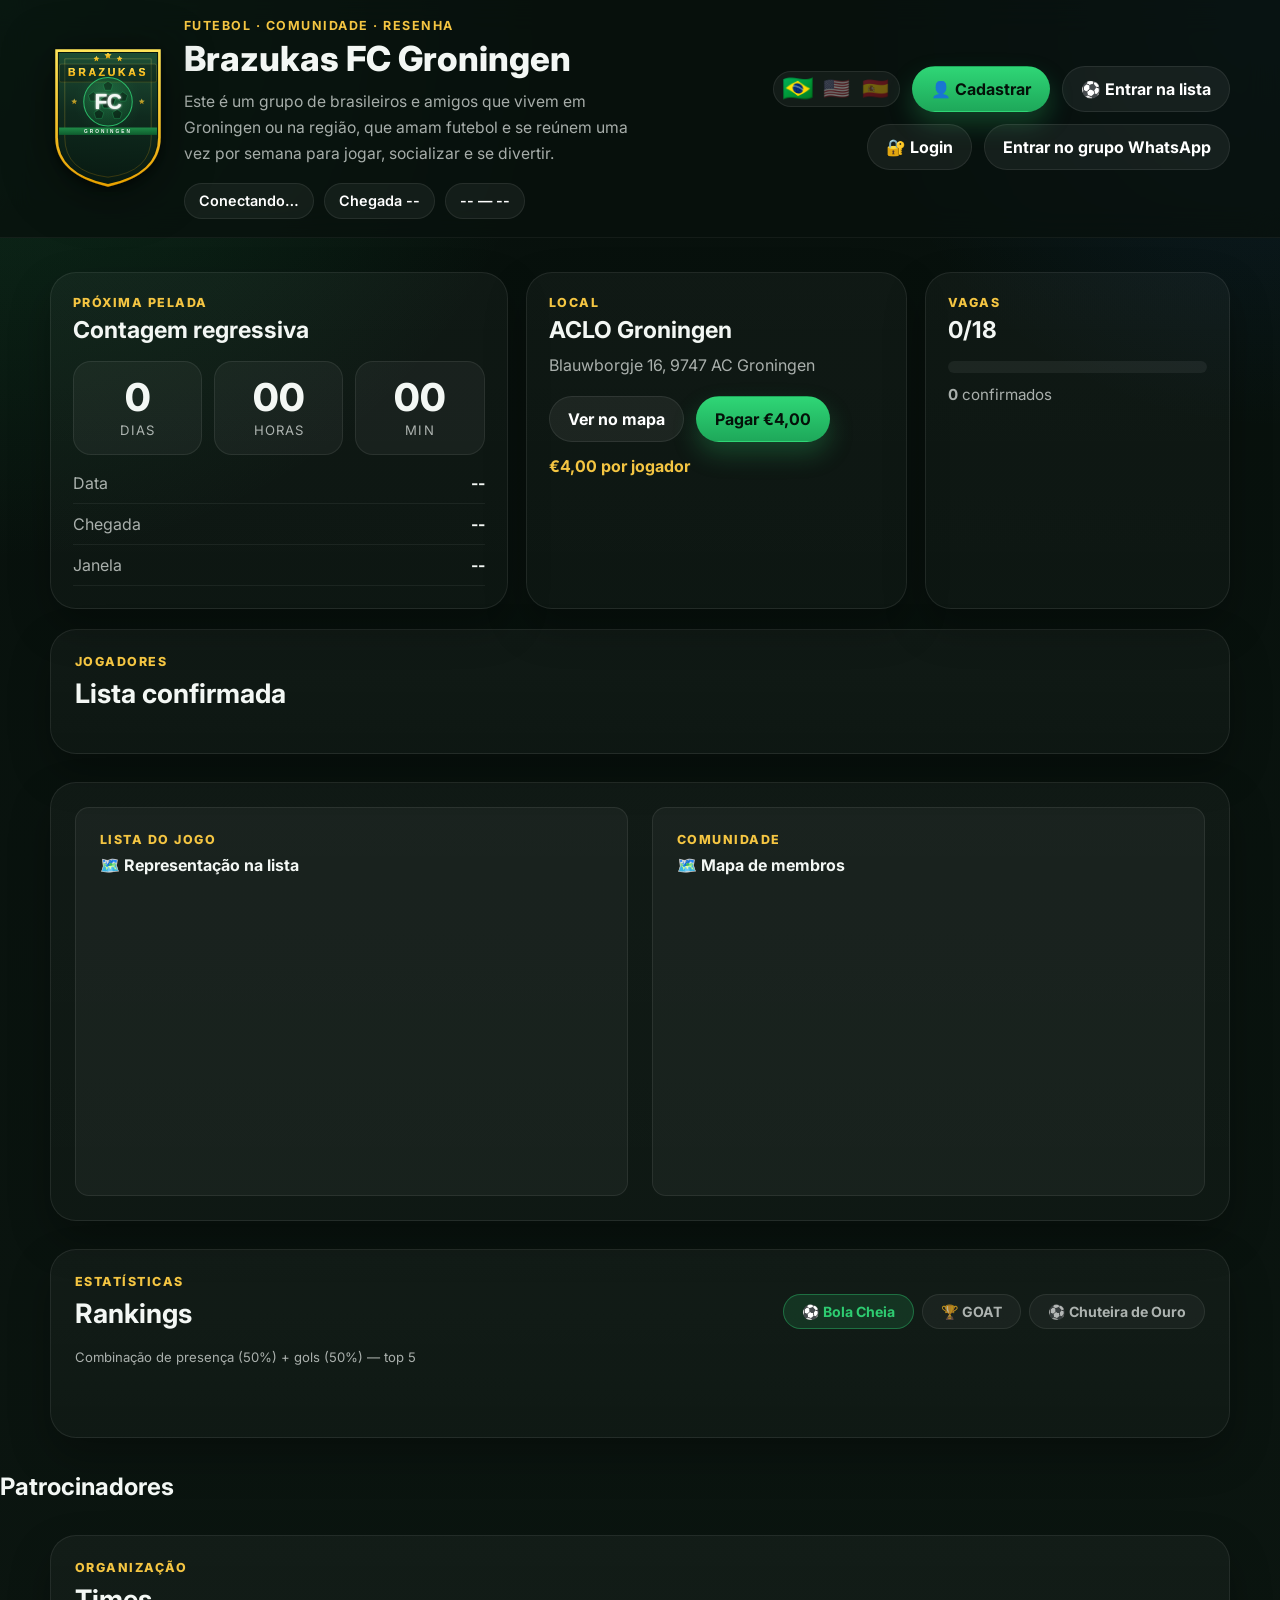
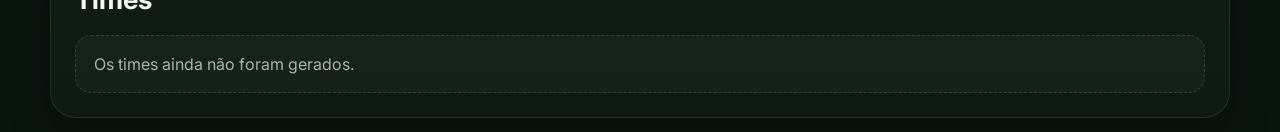
==== commit b8b782ff: "feat: renomear MVP para 'Bola Cheia' + fix tab switching do ranking + calcular MVP no backend" ====
--- a/index.html
+++ b/index.html
@@ -258,14 +258,14 @@
               <h2 data-i18n="title_rankings">Rankings</h2>
             </div>
             <div class="ranking-tabs">
-              <button class="ranking-tab active" data-tab="mvp" data-i18n="tab_mvp">🌟 MVP</button>
+              <button class="ranking-tab active" data-tab="mvp" data-i18n="tab_mvp">⚽ Bola Cheia</button>
               <button class="ranking-tab" data-tab="goat" data-i18n="tab_goat">🏆 GOAT</button>
               <button class="ranking-tab" data-tab="boot" data-i18n="tab_golden_boot">⚽ Chuteira de Ouro</button>
             </div>
           </div>
 
           <div id="ranking-mvp" class="ranking-panel">
-            <div class="ranking-legend" data-i18n="legend_mvp">Combinação de presença (50%) + gols (50%) — top 5 da pelada</div>
+            <div class="ranking-legend" data-i18n="legend_mvp">Combinação de presença (50%) + gols (50%) — top 5</div>
             <div id="mvp-podium" class="mvp-podium"></div>
             <div id="mvp-list" class="ranking-list mvp-rest"></div>
           </div>
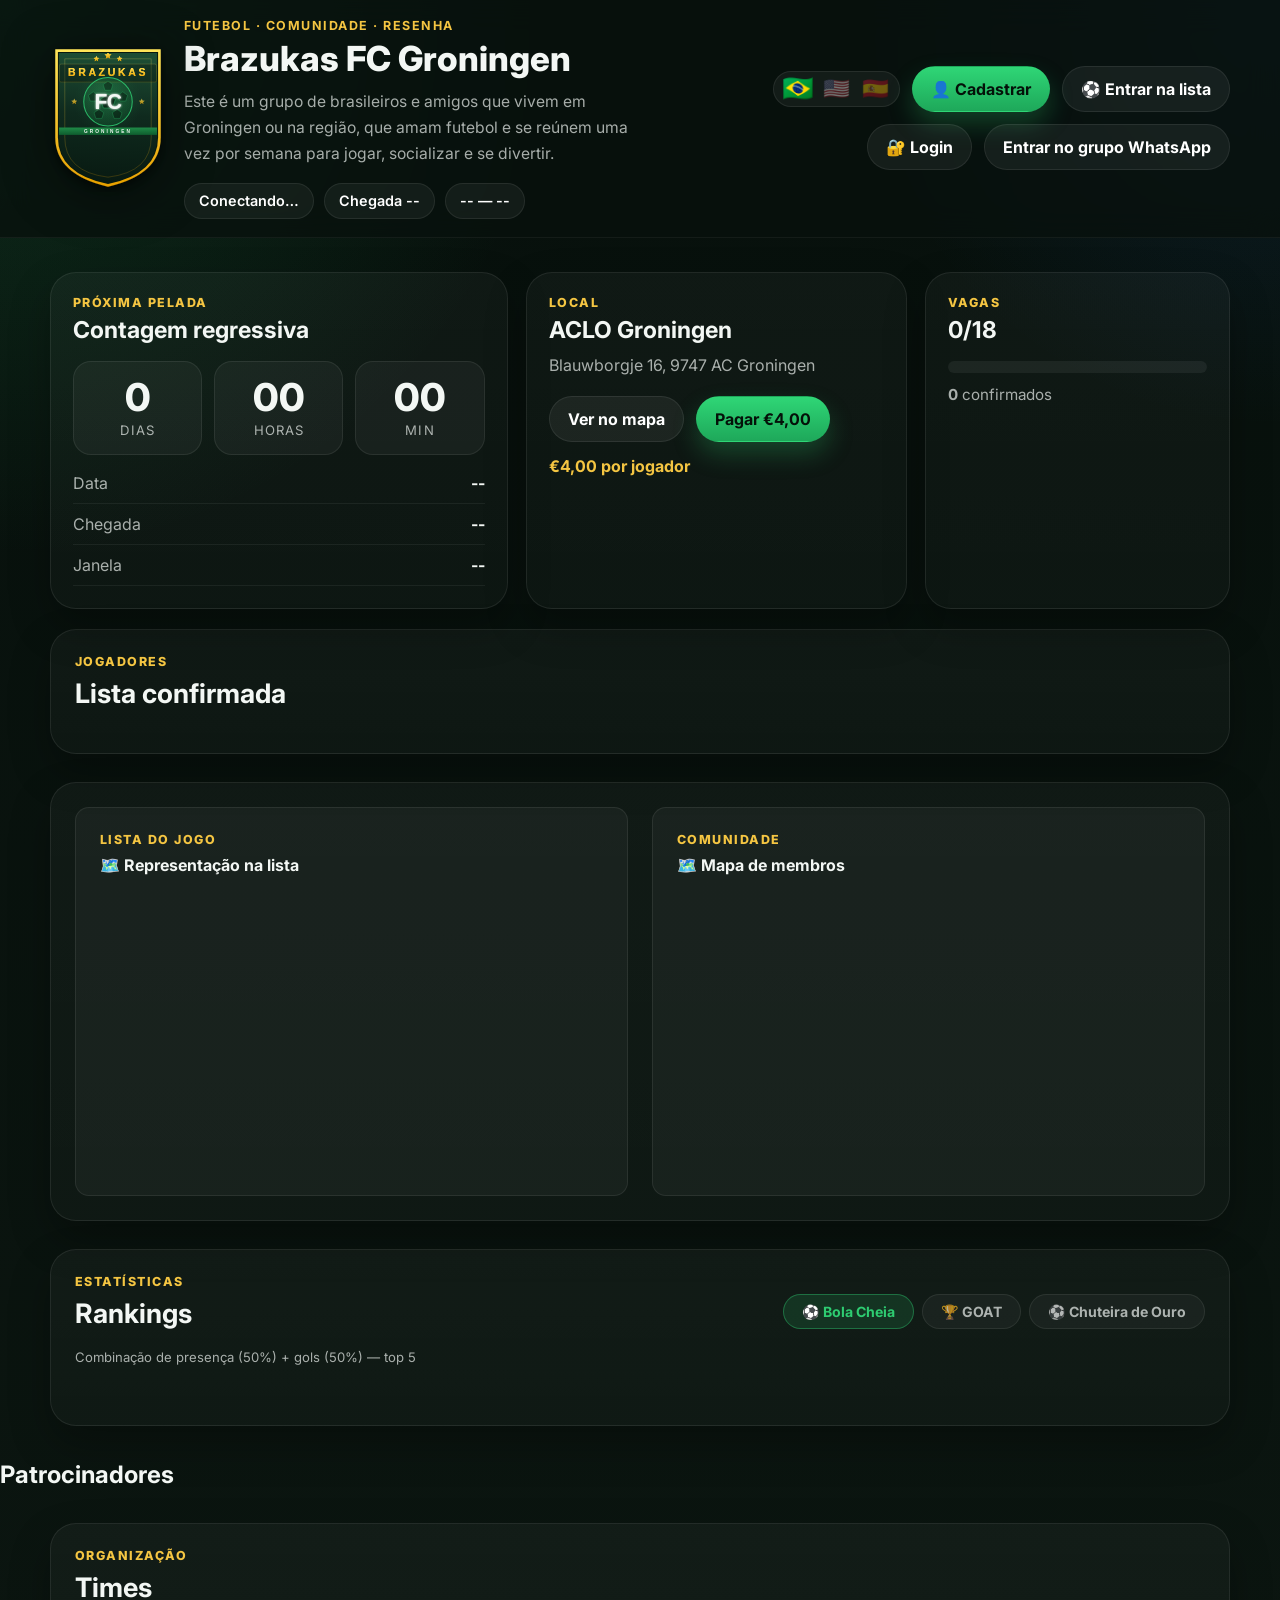
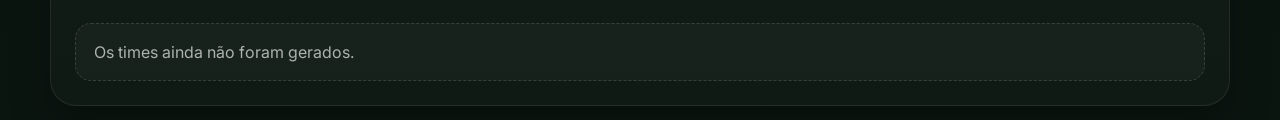
==== commit 78f7758c: "fix: 2 times para <12 jogadores — listTeams não pré-inicializa Azul vazio, renderTeams esconde card " ====
--- a/index.html
+++ b/index.html
@@ -462,6 +462,24 @@
           <p id="teams-feedback" class="form-feedback"></p>
         </section>
 
+        <section class="admin-section" id="move-player-section" style="display:none">
+          <h3>↔️ Mover jogador de time</h3>
+          <p class="admin-hint">Selecione o jogador e o time de destino para fazer ajustes após o sorteio.</p>
+          <div class="move-player-form">
+            <div class="field">
+              <span>Jogador</span>
+              <select id="move-player-name" style="width:100%;padding:10px 12px;background:rgba(255,255,255,0.06);border:1px solid var(--border);border-radius:10px;color:var(--text);font-size:15px">
+                <option value="">Selecione…</option>
+              </select>
+            </div>
+            <div class="field">
+              <span>Para o time</span>
+              <div id="move-team-btns" class="move-team-btns"></div>
+            </div>
+          </div>
+          <p id="move-player-feedback" class="form-feedback"></p>
+        </section>
+
         <!-- ── Resultado do dia ──────────────────────────────────────────── -->
         <section class="admin-section">
           <h3>⚽ Registrar resultado do jogo</h3>
--- a/styles.css
+++ b/styles.css
@@ -2705,118 +2705,196 @@
   100% { opacity: 0; }
 }
 
-/* ── MVP Podium ──────────────────────────────────────────────────────────── */
+/* ── MVP / Bola Cheia Podium (5 places) ─────────────────────────────────── */
 .mvp-podium {
   display: flex;
   align-items: flex-end;
   justify-content: center;
-  gap: 12px;
-  margin: 28px 0 20px;
+  gap: 6px;
+  margin: 28px 0 4px;
+  padding: 0 4px;
 }
 
 .mvp-podium-slot {
   display: flex;
   flex-direction: column;
   align-items: center;
-  gap: 6px;
+  gap: 4px;
   flex: 1;
-  max-width: 140px;
-}
-
+  min-width: 0;
+  max-width: 110px;
+}
+
+/* Crown animation for 1st */
 .mvp-crown {
-  font-size: 1.6rem;
+  font-size: 1.4rem;
   line-height: 1;
   filter: drop-shadow(0 2px 6px rgba(250,204,21,0.5));
   animation: crown-float 2.8s ease-in-out infinite;
 }
-
 @keyframes crown-float {
   0%, 100% { transform: translateY(0); }
   50%       { transform: translateY(-5px); }
 }
 
+/* Avatars — scale by position */
 .mvp-avatar {
-  width: 72px;
-  height: 72px;
+  width: 52px; height: 52px;
   border-radius: 50%;
   object-fit: cover;
-  border: 3px solid rgba(255,255,255,0.15);
-  box-shadow: 0 4px 16px rgba(0,0,0,0.4);
-}
-
-.mvp-podium-slot--1 .mvp-avatar {
-  width: 88px;
-  height: 88px;
-  border-color: #facc15;
-  box-shadow: 0 0 24px rgba(250,204,21,0.35);
-}
-
-.mvp-podium-slot--2 .mvp-avatar {
-  border-color: #94a3b8;
-}
-
-.mvp-podium-slot--3 .mvp-avatar {
-  border-color: #b45309;
-}
+  border: 2px solid rgba(255,255,255,0.15);
+  box-shadow: 0 4px 12px rgba(0,0,0,0.4);
+  flex-shrink: 0;
+}
+.mvp-podium-slot--1 .mvp-avatar { width: 76px; height: 76px; border-color: #facc15; box-shadow: 0 0 20px rgba(250,204,21,0.4); }
+.mvp-podium-slot--2 .mvp-avatar { width: 64px; height: 64px; border-color: #94a3b8; }
+.mvp-podium-slot--3 .mvp-avatar { width: 58px; height: 58px; border-color: #cd7f32; }
+.mvp-podium-slot--4 .mvp-avatar { width: 50px; height: 50px; border-color: rgba(255,255,255,0.12); }
+.mvp-podium-slot--5 .mvp-avatar { width: 46px; height: 46px; border-color: rgba(255,255,255,0.10); }
 
 .mvp-avatar-fallback {
-  display: flex;
-  align-items: center;
-  justify-content: center;
+  display: flex; align-items: center; justify-content: center;
   background: rgba(255,255,255,0.08);
-  font-weight: 800;
-  font-size: 1.6rem;
-  color: var(--muted);
-}
-
-.mvp-podium-slot--1 .mvp-avatar-fallback { font-size: 2rem; }
+  font-weight: 800; font-size: 1.3rem; color: var(--muted);
+}
+.mvp-podium-slot--1 .mvp-avatar-fallback { font-size: 1.8rem; }
+.mvp-podium-slot--2 .mvp-avatar-fallback { font-size: 1.5rem; }
 
 .mvp-podium-name {
-  font-size: 0.82rem;
+  font-size: 0.72rem; font-weight: 700;
+  color: var(--text); text-align: center;
+  max-width: 100%; overflow: hidden;
+  text-overflow: ellipsis; white-space: nowrap;
+  width: 100%;
+}
+.mvp-podium-slot--1 .mvp-podium-name { font-size: 0.82rem; }
+.mvp-podium-slot--2 .mvp-podium-name { font-size: 0.77rem; }
+
+.mvp-podium-score {
+  font-size: 0.65rem; color: var(--muted); font-weight: 600;
+}
+.mvp-podium-slot--1 .mvp-podium-score { font-size: 0.72rem; }
+
+/* Podium blocks */
+.mvp-podium-base {
+  width: 100%; border-radius: 8px 8px 0 0;
+  display: flex; align-items: flex-start; justify-content: center;
+  padding-top: 6px;
+  background: linear-gradient(160deg, #1e293b, #334155);
+}
+.mvp-podium-slot--1 .mvp-podium-base { background: linear-gradient(160deg, #78350f, #b45309); box-shadow: 0 -2px 14px rgba(250,204,21,0.2); }
+.mvp-podium-slot--2 .mvp-podium-base { background: linear-gradient(160deg, #1e293b, #374151); }
+.mvp-podium-slot--3 .mvp-podium-base { background: linear-gradient(160deg, #1c1917, #3b2a1a); }
+.mvp-podium-slot--4 .mvp-podium-base { background: linear-gradient(160deg, #111827, #1f2937); }
+.mvp-podium-slot--5 .mvp-podium-base { background: linear-gradient(160deg, #0f172a, #1e293b); }
+
+.mvp-pos-medal {
+  font-size: 1.2rem; line-height: 1;
+}
+.mvp-podium-slot--4 .mvp-pos-medal,
+.mvp-podium-slot--5 .mvp-pos-medal {
+  font-size: 0.85rem; font-weight: 700; color: var(--muted);
+}
+
+.mvp-rest { margin-top: 8px; }
+
+@media (max-width: 560px) {
+  .mvp-podium { gap: 4px; }
+  .mvp-podium-slot--1 .mvp-avatar { width: 62px; height: 62px; }
+  .mvp-podium-slot--2 .mvp-avatar { width: 52px; height: 52px; }
+  .mvp-podium-slot--3 .mvp-avatar { width: 46px; height: 46px; }
+  .mvp-podium-slot--4 .mvp-avatar,
+  .mvp-podium-slot--5 .mvp-avatar { width: 40px; height: 40px; }
+  .mvp-crown { font-size: 1.1rem; }
+}
+
+/* ── Game history editable items ─────────────────────────────────────────── */
+.gr-history-item {
+  border: 1px solid var(--border);
+  border-radius: 12px;
+  margin-bottom: 8px;
+  overflow: hidden;
+  background: rgba(255,255,255,0.02);
+  transition: border-color 0.15s;
+}
+.gr-history-item--open {
+  border-color: rgba(255,255,255,0.18);
+}
+
+.gr-history-header {
+  display: flex;
+  align-items: center;
+  justify-content: space-between;
+  padding: 12px 14px;
+  cursor: pointer;
+  user-select: none;
+  -webkit-user-select: none;
+  gap: 10px;
+}
+.gr-history-header:hover { background: rgba(255,255,255,0.04); }
+
+.gr-history-date {
+  display: flex;
+  align-items: center;
+  gap: 8px;
+  font-weight: 600;
+  font-size: 0.9rem;
+}
+
+.gr-history-chevron {
+  font-size: 0.65rem;
+  color: var(--muted);
+  transition: transform 0.2s;
+}
+
+.gr-history-body {
+  padding: 0 14px 14px;
+  border-top: 1px solid var(--border);
+}
+
+.gr-edit-section { margin-top: 12px; }
+
+.gr-edit-teams-row {
+  display: flex;
+  gap: 12px;
+  flex-wrap: wrap;
+}
+
+.gr-edit-team {
+  display: flex;
+  flex-direction: column;
+  gap: 4px;
+  flex: 1;
+  min-width: 100px;
+}
+
+.gr-edit-team-label {
+  font-size: 0.78rem;
   font-weight: 700;
-  color: var(--text);
-  text-align: center;
-  max-width: 100%;
+  color: var(--muted);
+}
+
+.gr-edit-wins-row {
+  display: flex;
+  align-items: center;
+  gap: 6px;
+}
+
+.gr-edit-goal-row {
+  display: flex;
+  align-items: center;
+  justify-content: space-between;
+  gap: 10px;
+  padding: 5px 0;
+  border-bottom: 1px solid rgba(255,255,255,0.04);
+}
+.gr-edit-goal-row:last-child { border-bottom: none; }
+
+.gr-edit-goal-name {
+  font-size: 0.85rem;
+  flex: 1;
+  min-width: 0;
   overflow: hidden;
   text-overflow: ellipsis;
   white-space: nowrap;
 }
-
-.mvp-podium-score {
-  font-size: 0.72rem;
-  color: var(--muted);
-  font-weight: 600;
-}
-
-.mvp-podium-base {
-  width: 100%;
-  border-radius: 8px 8px 0 0;
-  display: flex;
-  align-items: center;
-  justify-content: center;
-  font-size: 1.4rem;
-  padding-top: 8px;
-}
-
-.mvp-podium-slot--1 .mvp-podium-base {
-  background: linear-gradient(160deg, #78350f, #b45309);
-  box-shadow: 0 -2px 12px rgba(250,204,21,0.2);
-}
-
-.mvp-podium-slot--2 .mvp-podium-base {
-  background: linear-gradient(160deg, #1e293b, #334155);
-}
-
-.mvp-podium-slot--3 .mvp-podium-base {
-  background: linear-gradient(160deg, #1c1917, #292524);
-}
-
-.mvp-rest {
-  margin-top: 8px;
-}
-
-@media (max-width: 480px) {
-  .mvp-avatar                        { width: 58px; height: 58px; }
-  .mvp-podium-slot--1 .mvp-avatar    { width: 72px; height: 72px; }
-  .mvp-podium-name                   { font-size: 0.75rem; }
-}
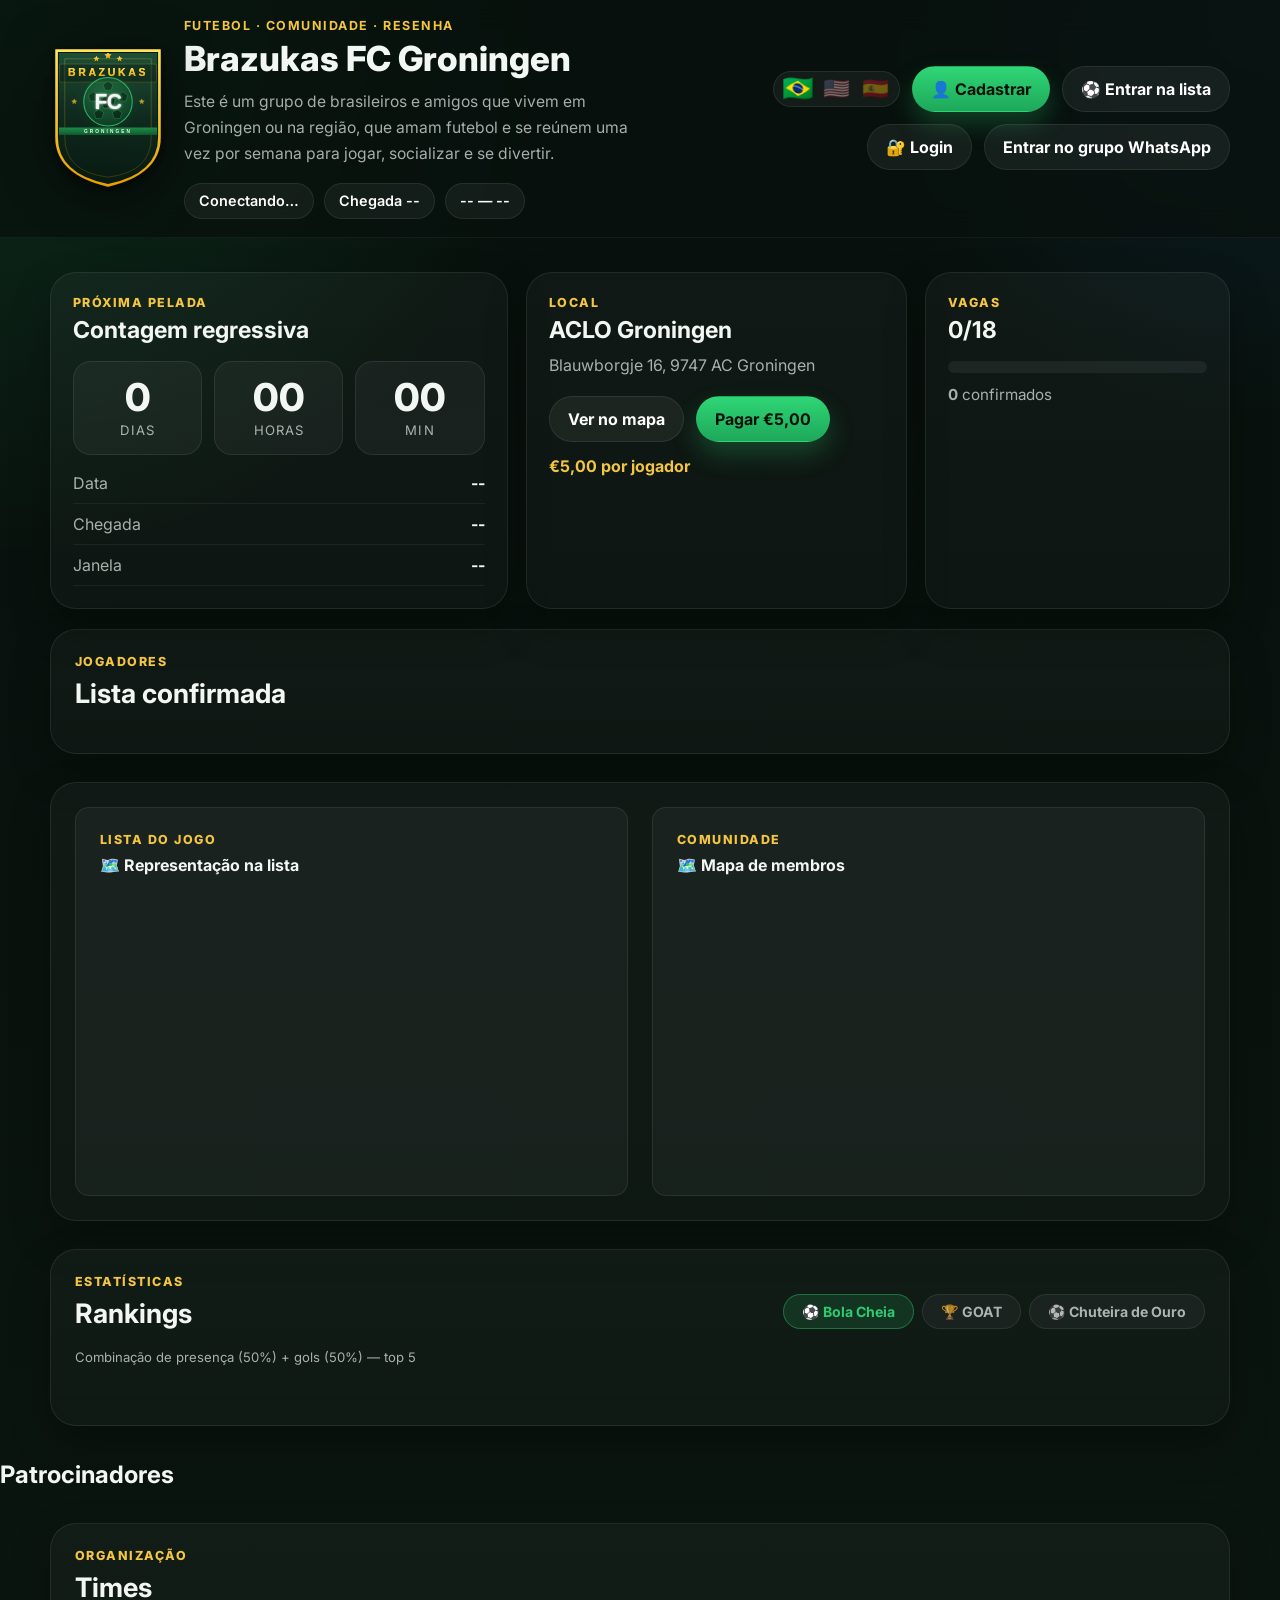
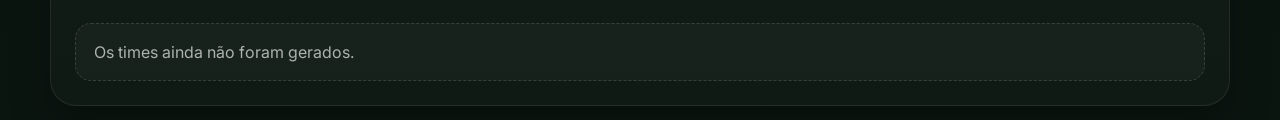
==== commit fe54bb0e: "Update index.html" ====
--- a/index.html
+++ b/index.html
@@ -107,11 +107,11 @@
                 <span data-i18n="btn_map">Ver no mapa</span>
               </a>
               <a id="pay-btn" class="btn btn-primary" href="#" target="_blank" rel="noopener noreferrer">
-                Pagar €4,00
+                Pagar €5,00
               </a>
             </div>
 
-            <div class="payment-note" id="payment-inline">€4,00 por jogador</div>
+            <div class="payment-note" id="payment-inline">€5,00 por jogador</div>
           </div>
 
           <div class="hero-card progress-card">
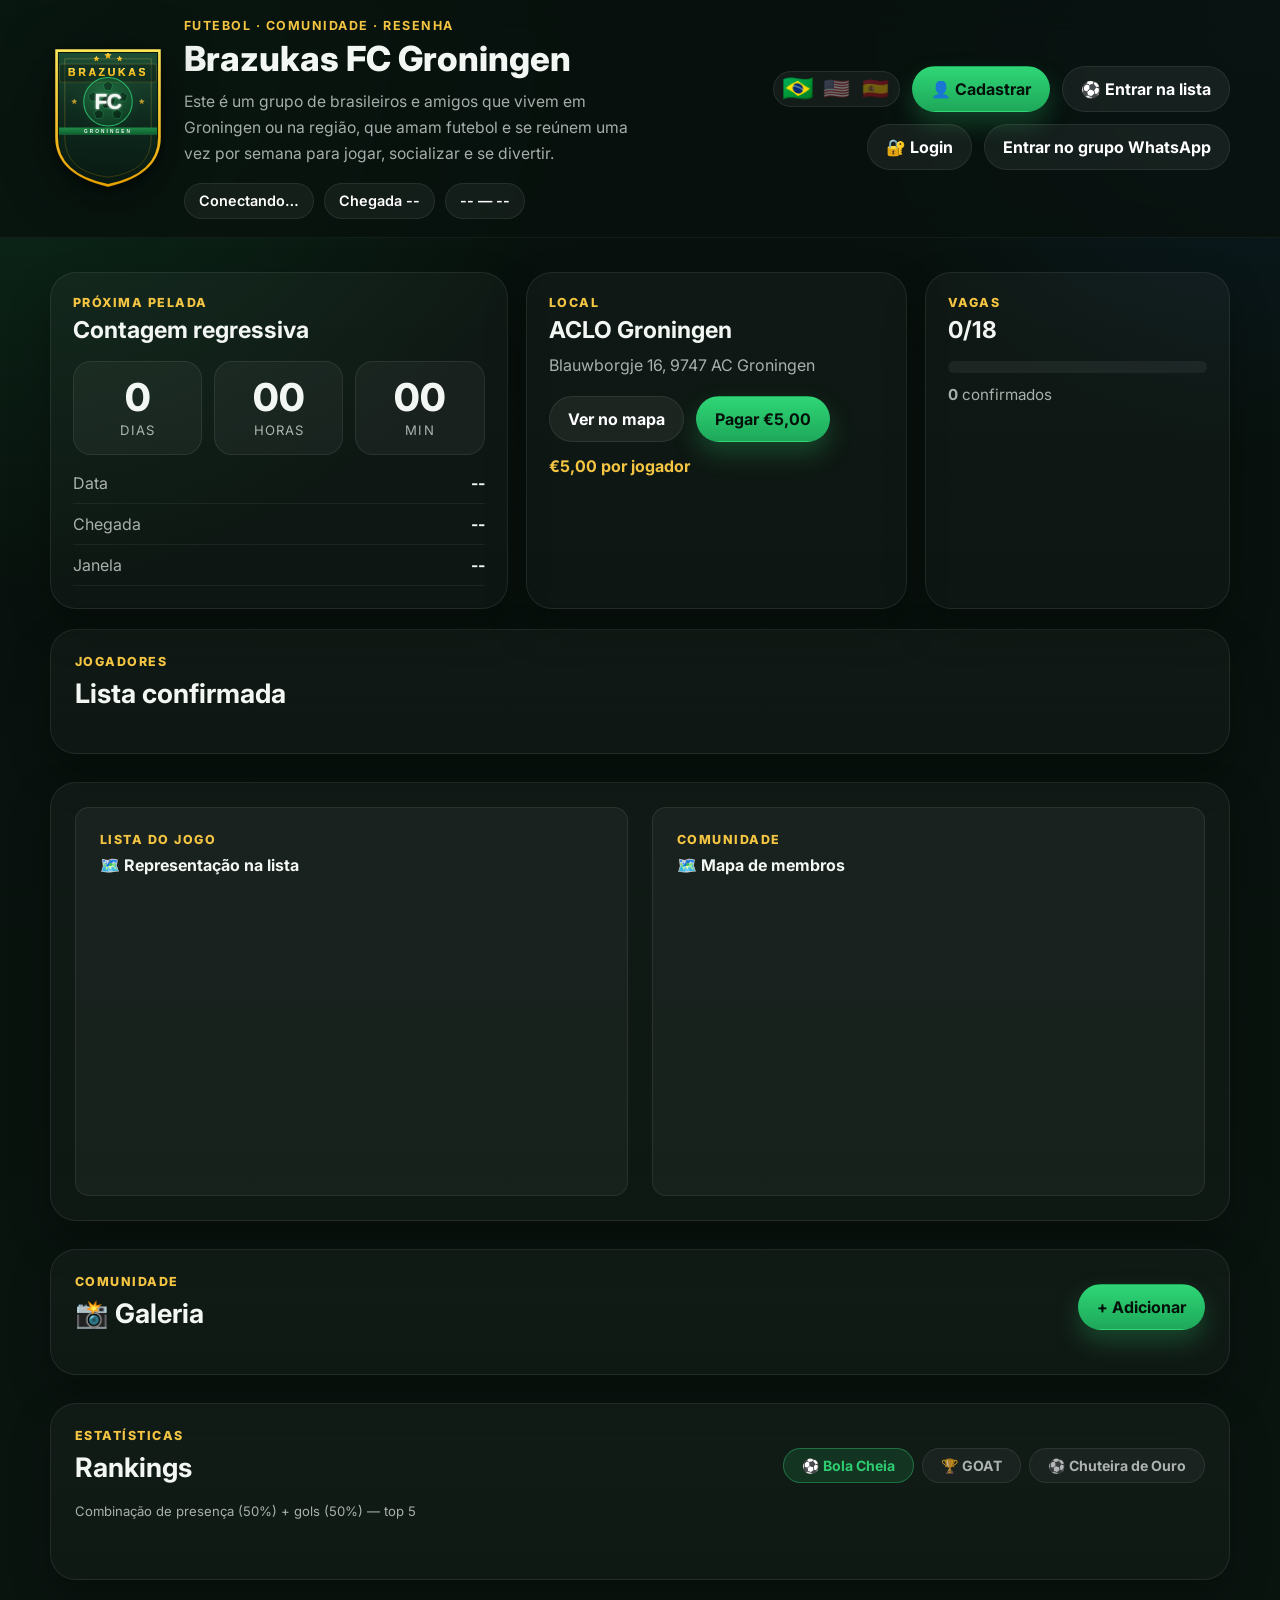
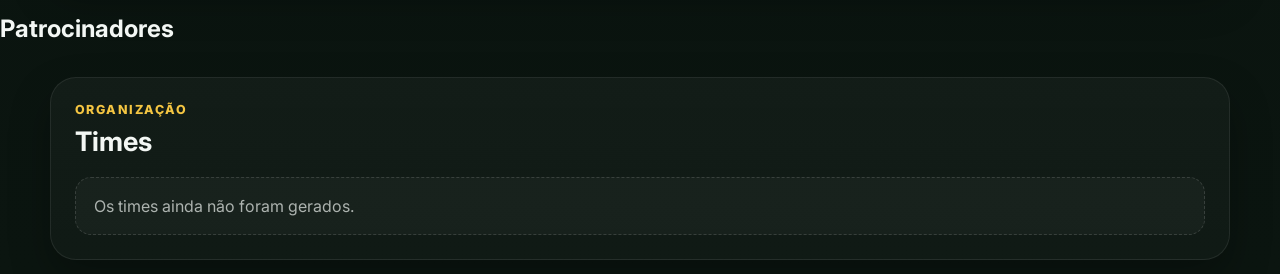
==== commit ea150a72: "fix: campo de valor (€) no admin + galeria sempre visível no site" ====
--- a/index.html
+++ b/index.html
@@ -191,7 +191,7 @@
 
 
       <!-- ── Gallery ───────────────────────────────────────────────────────── -->
-      <section class="section-block" id="gallery-section" style="display:none">
+      <section class="section-block" id="gallery-section">
         <div class="container">
           <div class="section-header">
             <div>
@@ -395,14 +395,19 @@
               <input id="cfg-end" type="time" required />
             </label>
 
+            <label class="field">
+              <span>Valor (€)</span>
+              <input id="cfg-payment-amount" type="number" min="0" step="0.50" placeholder="4" />
+            </label>
+
+            <label class="field">
+              <span>Máximo de vagas</span>
+              <input id="cfg-max-slots" type="number" min="1" max="50" required />
+            </label>
+
             <label class="field field-span-2">
               <span>Link de pagamento</span>
               <input id="cfg-payment-link" type="url" placeholder="https://..." required />
-            </label>
-
-            <label class="field">
-              <span>Máximo de vagas</span>
-              <input id="cfg-max-slots" type="number" min="1" max="50" required />
             </label>
 
             <div class="field field-span-2">
